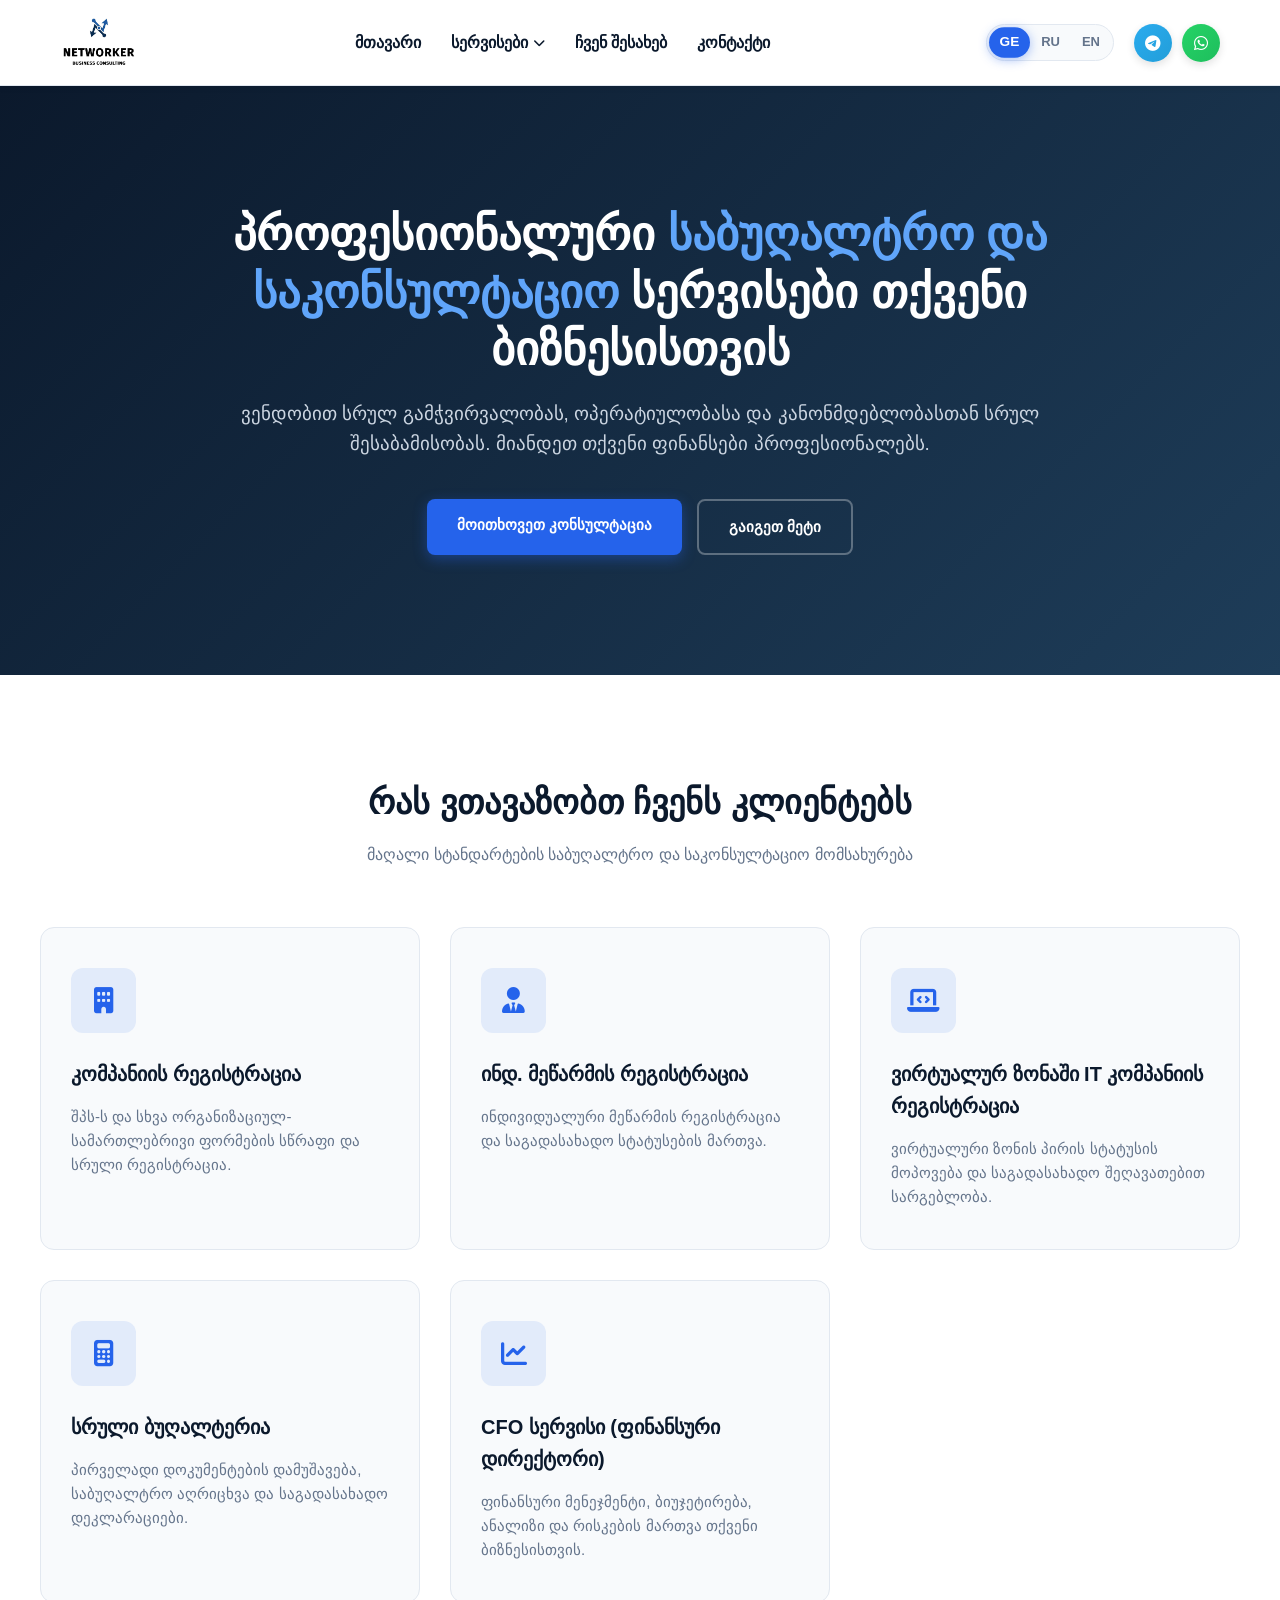
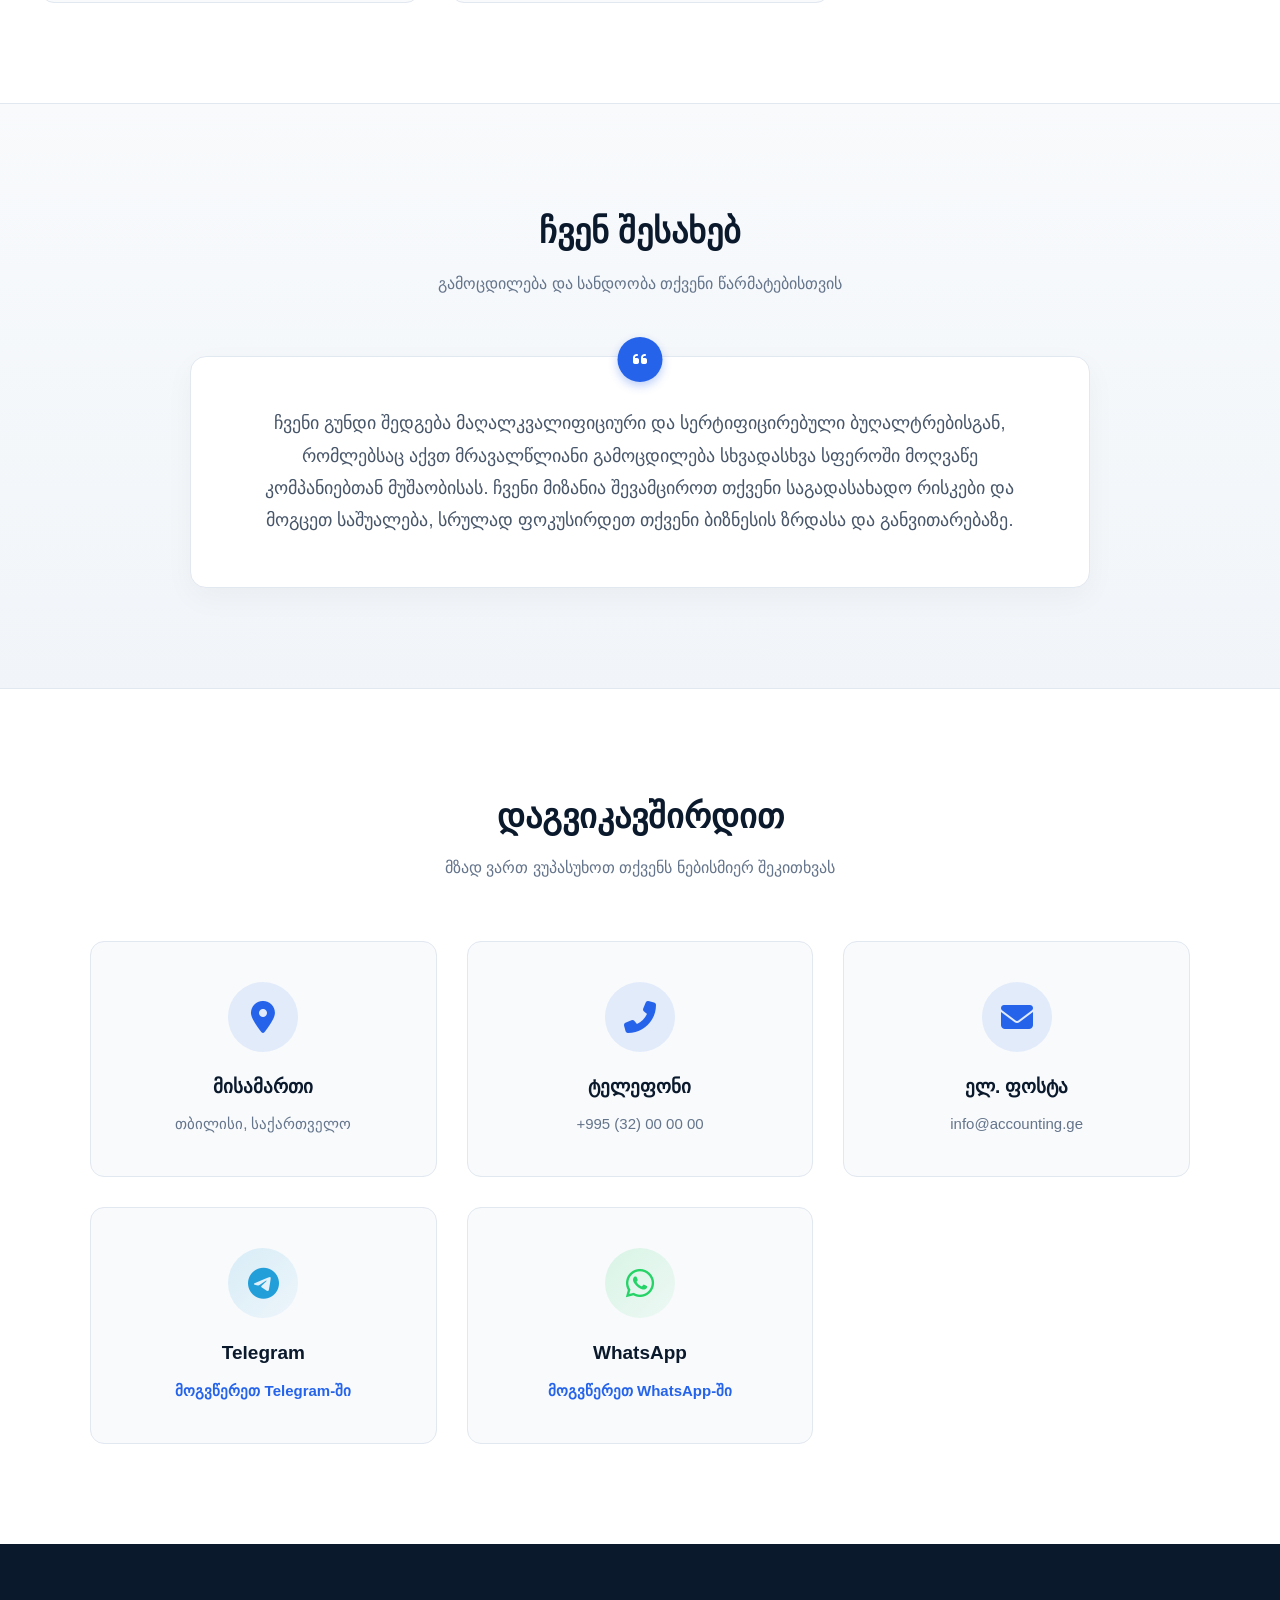
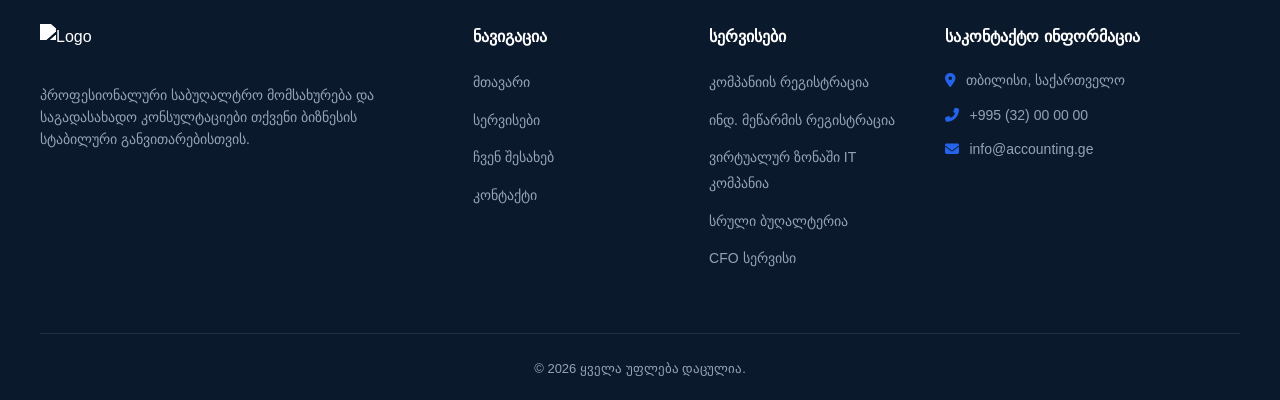
==== index.html @ fffe737b "Fix language switch screen flash and add smooth pill transition" ====
<!doctype html>
<html lang="ka">
  <head>
    <meta charset="UTF-8" />
    <meta name="viewport" content="width=device-width, initial-scale=1.0" />
    <title>პროფესიონალური საბუღალტრო მომსახურება - Accounting Services</title>
    <link rel="stylesheet" href="style.css" />
    <link
      rel="stylesheet"
      href="https://cdnjs.cloudflare.com/ajax/libs/font-awesome/6.4.0/css/all.min.css"
    />
  </head>
  <body>
    <!-- HEADER -->
    <header class="site-header">
      <div class="header-container">
        <div class="logo">
          <a href="index.html">
            <img src="images/logo2.png" alt="Logo" class="logo-img" />
          </a>
        </div>

        <nav class="main-nav" id="mainNav">
          <ul class="nav-list">
            <li class="nav-item"><a href="index.html">მთავარი</a></li>
            <li class="nav-item has-mega-menu">
              <a href="#services"
                >სერვისები <i class="fas fa-chevron-down nav-arrow"></i
              ></a>
              <div class="mega-menu">
                <div class="mega-menu-content">
                  <div class="mega-column" style="grid-column: span 12">
                    <h4>ჩვენი სერვისები</h4>
                    <ul class="services-dropdown-list">
                      <li>
                        <a href="#services"
                          ><i class="fas fa-building"></i> კომპანიის
                          რეგისტრაცია</a
                        >
                      </li>
                      <li>
                        <a href="#services"
                          ><i class="fas fa-user-tie"></i> ინდ. მეწარმის
                          რეგისტრაცია</a
                        >
                      </li>
                      <li>
                        <a href="#services"
                          ><i class="fas fa-laptop-code"></i> ვირტუალურ ზონაში
                          IT კომპანიის რეგისტრაცია</a
                        >
                      </li>
                      <li>
                        <a href="#services"
                          ><i class="fas fa-calculator"></i> სრული ბუღალტერია</a
                        >
                      </li>
                      <li>
                        <a href="#services"
                          ><i class="fas fa-chart-line"></i> CFO სერვისი
                          (ფინანსური დირექტორი)</a
                        >
                      </li>
                    </ul>
                  </div>
                </div>
              </div>
            </li>
            <li class="nav-item"><a href="#about">ჩვენ შესახებ</a></li>
            <li class="nav-item"><a href="#contact">კონტაქტი</a></li>
          </ul>
        </nav>

        <div class="header-utils">
          <div class="lang-switch-modern">
            <a href="index.html" class="lang-pill active" data-lang="ge">GE</a>
            <a href="index_ru.html" class="lang-pill" data-lang="ru">RU</a>
            <a href="index_en.html" class="lang-pill" data-lang="en">EN</a>
          </div>
          <div class="social-links">
            <a href="https://t.me/" target="_blank" class="social-link telegram" title="Telegram"
              ><i class="fab fa-telegram-plane"></i
            ></a>
            <a
              href="https://whatsapp.com/"
              target="_blank"
              class="social-link whatsapp"
              title="WhatsApp"
              ><i class="fab fa-whatsapp"></i
            ></a>
          </div>
          <button class="mobile-menu-toggle" id="menuToggle">
            <i class="fas fa-bars"></i>
          </button>
        </div>
      </div>
    </header>

    <!-- HERO SECTION -->
    <section class="hero-section">
      <div class="hero-container">
        <div class="hero-content">
          <h1>
            პროფესიონალური <span>საბუღალტრო და საკონსულტაციო</span> სერვისები
            თქვენი ბიზნესისთვის
          </h1>
          <p>
            ვენდობით სრულ გამჭვირვალობას, ოპერატიულობასა და კანონმდებლობასთან
            სრულ შესაბამისობას. მიანდეთ თქვენი ფინანსები პროფესიონალებს.
          </p>
          <div class="hero-buttons">
            <a href="#contact" class="btn-primary">მოითხოვეთ კონსულტაცია</a>
            <a href="#services" class="btn-secondary">გაიგეთ მეტი</a>
          </div>
        </div>
      </div>
    </section>

    <!-- SERVICES SECTION -->
    <section class="services-section" id="services">
      <div class="section-container">
        <div class="section-title">
          <h2>რას ვთავაზობთ ჩვენს კლიენტებს</h2>
          <p>მაღალი სტანდარტების საბუღალტრო და საკონსულტაციო მომსახურება</p>
        </div>
        <div class="services-grid services-grid-5">
          <div class="service-card">
            <div class="service-icon"><i class="fas fa-building"></i></div>
            <h3>კომპანიის რეგისტრაცია</h3>
            <p>
              შპს-ს და სხვა ორგანიზაციულ-სამართლებრივი ფორმების სწრაფი და სრული
              რეგისტრაცია.
            </p>
          </div>
          <div class="service-card">
            <div class="service-icon"><i class="fas fa-user-tie"></i></div>
            <h3>ინდ. მეწარმის რეგისტრაცია</h3>
            <p>
              ინდივიდუალური მეწარმის რეგისტრაცია და საგადასახადო სტატუსების
              მართვა.
            </p>
          </div>
          <div class="service-card">
            <div class="service-icon"><i class="fas fa-laptop-code"></i></div>
            <h3>ვირტუალურ ზონაში IT კომპანიის რეგისტრაცია</h3>
            <p>
              ვირტუალური ზონის პირის სტატუსის მოპოვება და საგადასახადო
              შეღავათებით სარგებლობა.
            </p>
          </div>
          <div class="service-card">
            <div class="service-icon"><i class="fas fa-calculator"></i></div>
            <h3>სრული ბუღალტერია</h3>
            <p>
              პირველადი დოკუმენტების დამუშავება, საბუღალტრო აღრიცხვა და
              საგადასახადო დეკლარაციები.
            </p>
          </div>
          <div class="service-card">
            <div class="service-icon"><i class="fas fa-chart-line"></i></div>
            <h3>CFO სერვისი (ფინანსური დირექტორი)</h3>
            <p>
              ფინანსური მენეჯმენტი, ბიუჯეტირება, ანალიზი და რისკების მართვა
              თქვენი ბიზნესისთვის.
            </p>
          </div>
        </div>
      </div>
    </section>

    <!-- ABOUT SECTION -->
    <section class="about-section" id="about">
      <div class="section-container">
        <div class="section-title">
          <h2>ჩვენ შესახებ</h2>
          <p>გამოცდილება და სანდოობა თქვენი წარმატებისთვის</p>
        </div>
        <div class="about-content">
          <p>
            ჩვენი გუნდი შედგება მაღალკვალიფიციური და სერტიფიცირებული
            ბუღალტრებისგან, რომლებსაც აქვთ მრავალწლიანი გამოცდილება სხვადასხვა
            სფეროში მოღვაწე კომპანიებთან მუშაობისას. ჩვენი მიზანია შევამციროთ
            თქვენი საგადასახადო რისკები და მოგცეთ საშუალება, სრულად ფოკუსირდეთ
            თქვენი ბიზნესის ზრდასა და განვითარებაზე.
          </p>
        </div>
      </div>
    </section>

    <!-- CONTACT SECTION -->
    <section class="contact-section" id="contact">
      <div class="section-container">
        <div class="section-title">
          <h2>დაგვიკავშირდით</h2>
          <p>მზად ვართ ვუპასუხოთ თქვენს ნებისმიერ შეკითხვას</p>
        </div>
        <div class="contact-grid">
          <div class="contact-info-card">
            <i class="fas fa-map-marker-alt"></i>
            <h3>მისამართი</h3>
            <p>თბილისი, საქართველო</p>
          </div>
          <div class="contact-info-card">
            <i class="fas fa-phone-alt"></i>
            <h3>ტელეფონი</h3>
            <p>+995 (32) 00 00 00</p>
          </div>
          <div class="contact-info-card">
            <i class="fas fa-envelope"></i>
            <h3>ელ. ფოსტა</h3>
            <p>info@accounting.ge</p>
          </div>
          <div class="contact-info-card telegram-card">
            <i class="fab fa-telegram-plane"></i>
            <h3>Telegram</h3>
            <p>
              <a href="https://t.me/" target="_blank" class="contact-link"
                >მოგვწერეთ Telegram-ში</a
              >
            </p>
          </div>
          <div class="contact-info-card whatsapp-card">
            <i class="fab fa-whatsapp"></i>
            <h3>WhatsApp</h3>
            <p>
              <a
                href="https://whatsapp.com/"
                target="_blank"
                class="contact-link"
                >მოგვწერეთ WhatsApp-ში</a
              >
            </p>
          </div>
        </div>
      </div>
    </section>

    <!-- FOOTER -->
    <footer class="site-footer">
      <div class="footer-container">
        <div class="footer-col">
          <img src="logo.png" alt="Logo" class="footer-logo-img" />
          <p class="footer-desc">
            პროფესიონალური საბუღალტრო მომსახურება და საგადასახადო კონსულტაციები
            თქვენი ბიზნესის სტაბილური განვითარებისთვის.
          </p>
        </div>
        <div class="footer-col">
          <h4>ნავიგაცია</h4>
          <ul class="footer-links">
            <li><a href="index.html">მთავარი</a></li>
            <li><a href="#services">სერვისები</a></li>
            <li><a href="#about">ჩვენ შესახებ</a></li>
            <li><a href="#contact">კონტაქტი</a></li>
          </ul>
        </div>
        <div class="footer-col">
          <h4>სერვისები</h4>
          <ul class="footer-links">
            <li><a href="#services">კომპანიის რეგისტრაცია</a></li>
            <li><a href="#services">ინდ. მეწარმის რეგისტრაცია</a></li>
            <li><a href="#services">ვირტუალურ ზონაში IT კომპანია</a></li>
            <li><a href="#services">სრული ბუღალტერია</a></li>
            <li><a href="#services">CFO სერვისი</a></li>
          </ul>
        </div>
        <div class="footer-col">
          <h4>საკონტაქტო ინფორმაცია</h4>
          <ul class="footer-contact-info">
            <li><i class="fas fa-map-marker-alt"></i> თბილისი, საქართველო</li>
            <li><i class="fas fa-phone-alt"></i> +995 (32) 00 00 00</li>
            <li><i class="fas fa-envelope"></i> info@accounting.ge</li>
          </ul>
        </div>
      </div>
      <div class="footer-bottom">
        <p>&copy; 2026 ყველა უფლება დაცულია.</p>
      </div>
    </footer>

    <script src="script.js"></script>
  </body>
</html>
---- style.css ----
/* ძირითადი ცვლადები და სტილები (მორგებული ლოგოს ლურჯ ფერებზე) */
:root {
  --primary-color: #0b192c;
  --accent-color: #1e3d59;
  --accent-hover: #172554;
  --brand-blue: #2563eb;
  --brand-dark-blue: #0f172a;
  --text-color: #334155;
  --bg-light: #f8fafc;
  --white: #ffffff;
  --border-color: #e2e8f0;
  --transition: all 0.3s ease;
}

* {
  margin: 0;
  padding: 0;
  box-sizing: border-box;
}

body {
  font-family: "Segoe UI", Tahoma, Geneva, Verdana, sans-serif;
  color: var(--text-color);
  background-color: var(--white);
  line-height: 1.6;
}

a {
  text-decoration: none;
  color: inherit;
}

ul {
  list-style: none;
}

/* HEADER & NAVIGATION */
.site-header {
  position: sticky;
  top: 0;
  z-index: 1000;
  background-color: var(--white);
  border-bottom: 1px solid var(--border-color);
  box-shadow: 0 4px 6px -1px rgba(0, 0, 0, 0.05);
}

.header-container {
  max-width: 1200px;
  margin: 0 auto;
  padding: 0 20px;
  height: 85px;
  display: flex;
  align-items: center;
  justify-content: space-between;
}

.logo a {
  display: flex;
  align-items: center;
}

.logo-img {
  height: 50px;
  width: auto;
  display: block;
  object-fit: contain;
}

.footer-logo-img {
  height: 45px;
  width: auto;
  display: block;
  margin-bottom: 15px;
  filter: brightness(0) invert(1);
  object-fit: contain;
}

.main-nav .nav-list {
  display: flex;
  align-items: center;
  gap: 30px;
}

.nav-item > a {
  font-weight: 600;
  color: var(--primary-color);
  transition: var(--transition);
  padding: 28px 0;
  display: flex;
  align-items: center;
  gap: 5px;
}

.nav-item > a:hover {
  color: var(--brand-blue);
}

.nav-arrow {
  font-size: 12px;
  transition: var(--transition);
}

/* MEGA MENU */
.has-mega-menu {
  position: static;
}

.mega-menu {
  position: absolute;
  top: 85px;
  left: 0;
  width: 100%;
  background-color: var(--white);
  border-bottom: 1px solid var(--border-color);
  box-shadow: 0 15px 30px rgba(0, 0, 0, 0.08);
  opacity: 0;
  visibility: hidden;
  transition: var(--transition);
  z-index: 99;
}

.has-mega-menu:hover .mega-menu {
  opacity: 1;
  visibility: visible;
}

.has-mega-menu:hover .nav-arrow {
  transform: rotate(180deg);
}

.mega-menu-content {
  max-width: 1200px;
  margin: 0 auto;
  padding: 35px 20px;
  display: grid;
  grid-template-columns: repeat(12, 1fr);
}

.mega-column h4 {
  font-size: 16px;
  margin-bottom: 20px;
  color: var(--primary-color);
  border-bottom: 2px solid var(--brand-blue);
  padding-bottom: 8px;
  display: inline-block;
}

.services-dropdown-list {
  display: grid;
  grid-template-columns: repeat(2, 1fr);
  gap: 15px 25px;
}

.services-dropdown-list li a {
  display: flex;
  align-items: center;
  gap: 12px;
  color: var(--text-color);
  font-size: 14px;
  font-weight: 500;
  transition: var(--transition);
}

.services-dropdown-list li a i {
  color: var(--brand-blue);
  width: 22px;
}

.services-dropdown-list li a:hover {
  color: var(--brand-blue);
  transform: translateX(5px);
}

/* HEADER UTILS */
.header-utils {
  display: flex;
  align-items: center;
  gap: 20px;
}

/* გაალამაზებული და ანიმაციური ენების გადართვის ღილაკები პლავური გადასვლით */
.lang-switch-modern {
  display: flex;
  align-items: center;
  background-color: var(--bg-light);
  border: 1px solid var(--border-color);
  border-radius: 20px;
  padding: 3px;
  gap: 2px;
  transition: all 0.3s cubic-bezier(0.4, 0, 0.2, 1);
}

.lang-switch-modern:hover {
  border-color: var(--brand-blue);
  box-shadow: 0 4px 12px rgba(37, 99, 235, 0.1);
}

.lang-pill {
  font-size: 13px;
  font-weight: 600;
  color: #64748b;
  padding: 4px 10px;
  border-radius: 15px;
  transition: all 0.35s cubic-bezier(0.4, 0, 0.2, 1);
  position: relative;
  overflow: hidden;
}

.lang-pill:hover {
  color: var(--brand-blue);
  background-color: rgba(37, 99, 235, 0.08);
  transform: translateY(-1px);
}

.lang-pill.active {
  background-color: var(--brand-blue);
  color: var(--white);
  box-shadow: 0 2px 10px rgba(37, 99, 235, 0.4);
  transform: scale(1.05);
  transition: all 0.35s cubic-bezier(0.4, 0, 0.2, 1);
}

/* SOCIAL LINKS & HEADER BRANDING ICONS */
.social-links {
  display: flex;
  gap: 10px;
}

.social-link {
  width: 38px;
  height: 38px;
  border-radius: 50%;
  display: flex;
  align-items: center;
  justify-content: center;
  color: var(--white);
  font-size: 16px;
  transition: all 0.3s cubic-bezier(0.4, 0, 0.2, 1);
  box-shadow: 0 3px 8px rgba(0, 0, 0, 0.12);
  position: relative;
}

.social-link.telegram {
  background: linear-gradient(135deg, #2aabee 0%, #229ed9 100%);
}

.social-link.whatsapp {
  background: linear-gradient(135deg, #25d366 0%, #1ebe5d 100%);
}

.social-link:hover {
  transform: translateY(-3px) scale(1.08);
  box-shadow: 0 6px 15px rgba(0, 0, 0, 0.2);
}

.social-link.telegram:hover {
  background: linear-gradient(135deg, #32bcf9 0%, #229ed9 100%);
}

.social-link.whatsapp:hover {
  background: linear-gradient(135deg, #2de670 0%, #25d366 100%);
}

/* CONTACT SECTION CARDS ICON POLISH */
.contact-info-card.telegram-card i {
  background: linear-gradient(135deg, rgba(34, 158, 217, 0.15), rgba(34, 158, 217, 0.05));
  color: #229ed9;
}
.contact-info-card.telegram-card:hover i {
  background: #229ed9;
  color: var(--white);
}

.contact-info-card.whatsapp-card i {
  background: linear-gradient(135deg, rgba(37, 211, 102, 0.15), rgba(37, 211, 102, 0.05));
  color: #25d366;
}
.contact-info-card.whatsapp-card:hover i {
  background: #25d366;
  color: var(--white);
}

.mobile-menu-toggle {
  display: none;
  background: none;
  border: none;
  font-size: 24px;
  cursor: pointer;
  color: var(--primary-color);
}

/* HERO SECTION */
.hero-section {
  background: linear-gradient(135deg, #0b192c 0%, #1e3d59 100%);
  padding: 120px 20px;
  text-align: center;
  color: var(--white);
}

.hero-container {
  max-width: 850px;
  margin: 0 auto;
}

.hero-content h1 {
  font-size: 46px;
  font-weight: 800;
  color: var(--white);
  margin-bottom: 20px;
  line-height: 1.25;
}

.hero-content h1 span {
  color: #60a5fa;
}

.hero-content p {
  font-size: 19px;
  color: #cbd5e1;
  margin-bottom: 40px;
  line-height: 1.6;
}

.hero-buttons {
  display: flex;
  justify-content: center;
  gap: 15px;
}

.btn-primary,
.btn-secondary {
  padding: 14px 30px;
  border-radius: 8px;
  font-weight: 600;
  font-size: 15px;
  transition: var(--transition);
  cursor: pointer;
}

.btn-primary {
  background-color: var(--brand-blue);
  color: var(--white);
  box-shadow: 0 4px 14px rgba(37, 99, 235, 0.4);
}

.btn-primary:hover {
  background-color: #1d4ed8;
  transform: translateY(-2px);
}

.btn-secondary {
  background-color: transparent;
  color: var(--white);
  border: 2px solid rgba(255, 255, 255, 0.3);
}

.btn-secondary:hover {
  border-color: var(--white);
  background-color: rgba(255, 255, 255, 0.05);
}

/* SERVICES SECTION */
.services-section {
  padding: 100px 20px;
  background-color: var(--white);
}

.section-container {
  max-width: 1200px;
  margin: 0 auto;
}

.section-title {
  text-align: center;
  margin-bottom: 60px;
}

.section-title h2 {
  font-size: 34px;
  font-weight: 800;
  color: var(--primary-color);
  margin-bottom: 12px;
}

.section-title p {
  color: #64748b;
  font-size: 16px;
}

.services-grid {
  display: grid;
  grid-template-columns: repeat(3, 1fr);
  gap: 30px;
}

.services-grid-5 {
  display: grid;
  grid-template-columns: repeat(3, 1fr);
  gap: 30px;
}

.services-grid-5 .service-card:nth-child(4) {
  grid-column: 1 / span 1;
}

.service-card {
  background: var(--bg-light);
  border: 1px solid var(--border-color);
  padding: 40px 30px;
  border-radius: 14px;
  transition: var(--transition);
}

.service-card:hover {
  transform: translateY(-6px);
  box-shadow: 0 12px 30px rgba(11, 25, 44, 0.08);
  border-color: var(--brand-blue);
}

.service-icon {
  width: 65px;
  height: 65px;
  background-color: rgba(37, 99, 235, 0.1);
  color: var(--brand-blue);
  display: flex;
  align-items: center;
  justify-content: center;
  border-radius: 12px;
  font-size: 26px;
  margin-bottom: 25px;
}

.service-card h3 {
  font-size: 20px;
  font-weight: 700;
  color: var(--primary-color);
  margin-bottom: 15px;
}

.service-card p {
  color: #64748b;
  font-size: 15px;
  line-height: 1.6;
}

/* ABOUT SECTION */
.about-section {
  padding: 100px 20px;
  background: linear-gradient(180deg, #f8fafc 0%, #f1f5f9 100%);
  border-top: 1px solid var(--border-color);
  border-bottom: 1px solid var(--border-color);
}

.about-content {
  max-width: 900px;
  margin: 0 auto;
  background: var(--white);
  padding: 50px;
  border-radius: 16px;
  box-shadow: 0 10px 30px rgba(0, 0, 0, 0.04);
  border: 1px solid var(--border-color);
  text-align: center;
  position: relative;
}

.about-content::before {
  content: "\f10d";
  font-family: "Font Awesome 6 Free";
  font-weight: 900;
  position: absolute;
  top: -20px;
  left: 50%;
  transform: translateX(-50%);
  width: 45px;
  height: 45px;
  background: var(--brand-blue);
  color: var(--white);
  border-radius: 50%;
  display: flex;
  align-items: center;
  justify-content: center;
  font-size: 16px;
  box-shadow: 0 4px 10px rgba(37, 99, 235, 0.3);
}

.about-content p {
  font-size: 18px;
  color: #475569;
  line-height: 1.8;
}

.about-content strong {
  color: var(--primary-color);
}

/* CONTACT SECTION */
.contact-section {
  padding: 100px 20px;
  background-color: var(--white);
}

.contact-grid {
  display: grid;
  grid-template-columns: repeat(3, 1fr);
  gap: 30px;
  max-width: 1100px;
  margin: 0 auto;
}

.contact-info-card {
  background: var(--bg-light);
  border: 1px solid var(--border-color);
  padding: 40px 30px;
  border-radius: 14px;
  text-align: center;
  transition: var(--transition);
  position: relative;
  overflow: hidden;
}

.contact-link {
  color: var(--brand-blue);
  font-weight: 600;
  transition: var(--transition);
}

.contact-link:hover {
  text-decoration: underline;
}

.contact-info-card::after {
  content: "";
  position: absolute;
  bottom: 0;
  left: 0;
  width: 100%;
  height: 4px;
  background-color: transparent;
  transition: var(--transition);
}

.contact-info-card:hover {
  transform: translateY(-6px);
  box-shadow: 0 12px 30px rgba(11, 25, 44, 0.08);
  border-color: var(--brand-blue);
  background-color: var(--white);
}

.contact-info-card:hover::after {
  background-color: var(--brand-blue);
}

.contact-info-card i {
  font-size: 32px;
  color: var(--brand-blue);
  margin-bottom: 20px;
  background: rgba(37, 99, 235, 0.1);
  width: 70px;
  height: 70px;
  display: inline-flex;
  align-items: center;
  justify-content: center;
  border-radius: 50%;
  transition: var(--transition);
}

.contact-info-card:hover i {
  background: var(--brand-blue);
  color: var(--white);
  transform: scale(1.05);
}

.contact-info-card h3 {
  font-size: 19px;
  font-weight: 700;
  color: var(--primary-color);
  margin-bottom: 10px;
}

.contact-info-card p {
  color: #64748b;
  font-size: 15px;
  font-weight: 500;
}

/* FOOTER */
.site-footer {
  background-color: var(--primary-color);
  color: var(--white);
  padding: 80px 20px 20px;
}

.footer-container {
  max-width: 1200px;
  margin: 0 auto;
  display: grid;
  grid-template-columns: 2fr 1fr 1fr 1.5fr;
  gap: 40px;
  margin-bottom: 50px;
}

.footer-desc {
  color: #94a3b8;
  font-size: 14px;
  line-height: 1.6;
}

.footer-col h4 {
  font-size: 16px;
  font-weight: 700;
  margin-bottom: 20px;
  color: var(--white);
}

.footer-links li,
.footer-contact-info li {
  margin-bottom: 12px;
}

.footer-links a,
.footer-contact-info li {
  color: #94a3b8;
  font-size: 14px;
  transition: var(--transition);
}

.footer-links a:hover {
  color: var(--white);
  padding-left: 5px;
}

.footer-contact-info li {
  display: flex;
  align-items: center;
  gap: 10px;
}

.footer-contact-info i {
  color: var(--brand-blue);
}

.footer-bottom {
  max-width: 1200px;
  margin: 0 auto;
  padding-top: 25px;
  border-top: 1px solid rgba(255, 255, 255, 0.1);
  text-align: center;
  color: #94a3b8;
  font-size: 13px;
}

/* რესპონსივ (მობილურისთვის) */
@media (max-width: 992px) {
  .main-nav {
    display: none;
    position: absolute;
    top: 85px;
    left: 0;
    width: 100%;
    background-color: var(--white);
    border-bottom: 1px solid var(--border-color);
    box-shadow: 0 10px 15px rgba(0, 0, 0, 0.05);
  }

  .main-nav.active {
    display: block;
  }

  .nav-list {
    flex-direction: column;
    align-items: flex-start !important;
    padding: 20px;
    gap: 15px !important;
  }

  .nav-item > a {
    padding: 10px 0;
  }

  .mega-menu {
    position: static;
    opacity: 1;
    visibility: visible;
    box-shadow: none;
    border: none;
    padding-left: 15px;
  }

  .mobile-menu-toggle {
    display: block;
  }

  .services-grid,
  .services-grid-5,
  .contact-grid {
    grid-template-columns: repeat(2, 1fr);
  }

  .footer-container {
    grid-template-columns: 1fr 1fr;
  }
}

@media (max-width: 768px) {
  .services-grid,
  .services-grid-5,
  .contact-grid {
    grid-template-columns: 1fr;
  }

  .footer-container {
    grid-template-columns: 1fr;
    gap: 30px;
  }

  .hero-content h1 {
    font-size: 32px;
  }

  .hero-buttons {
    flex-direction: column;
  }

  .about-content {
    padding: 30px 20px;
  }
}
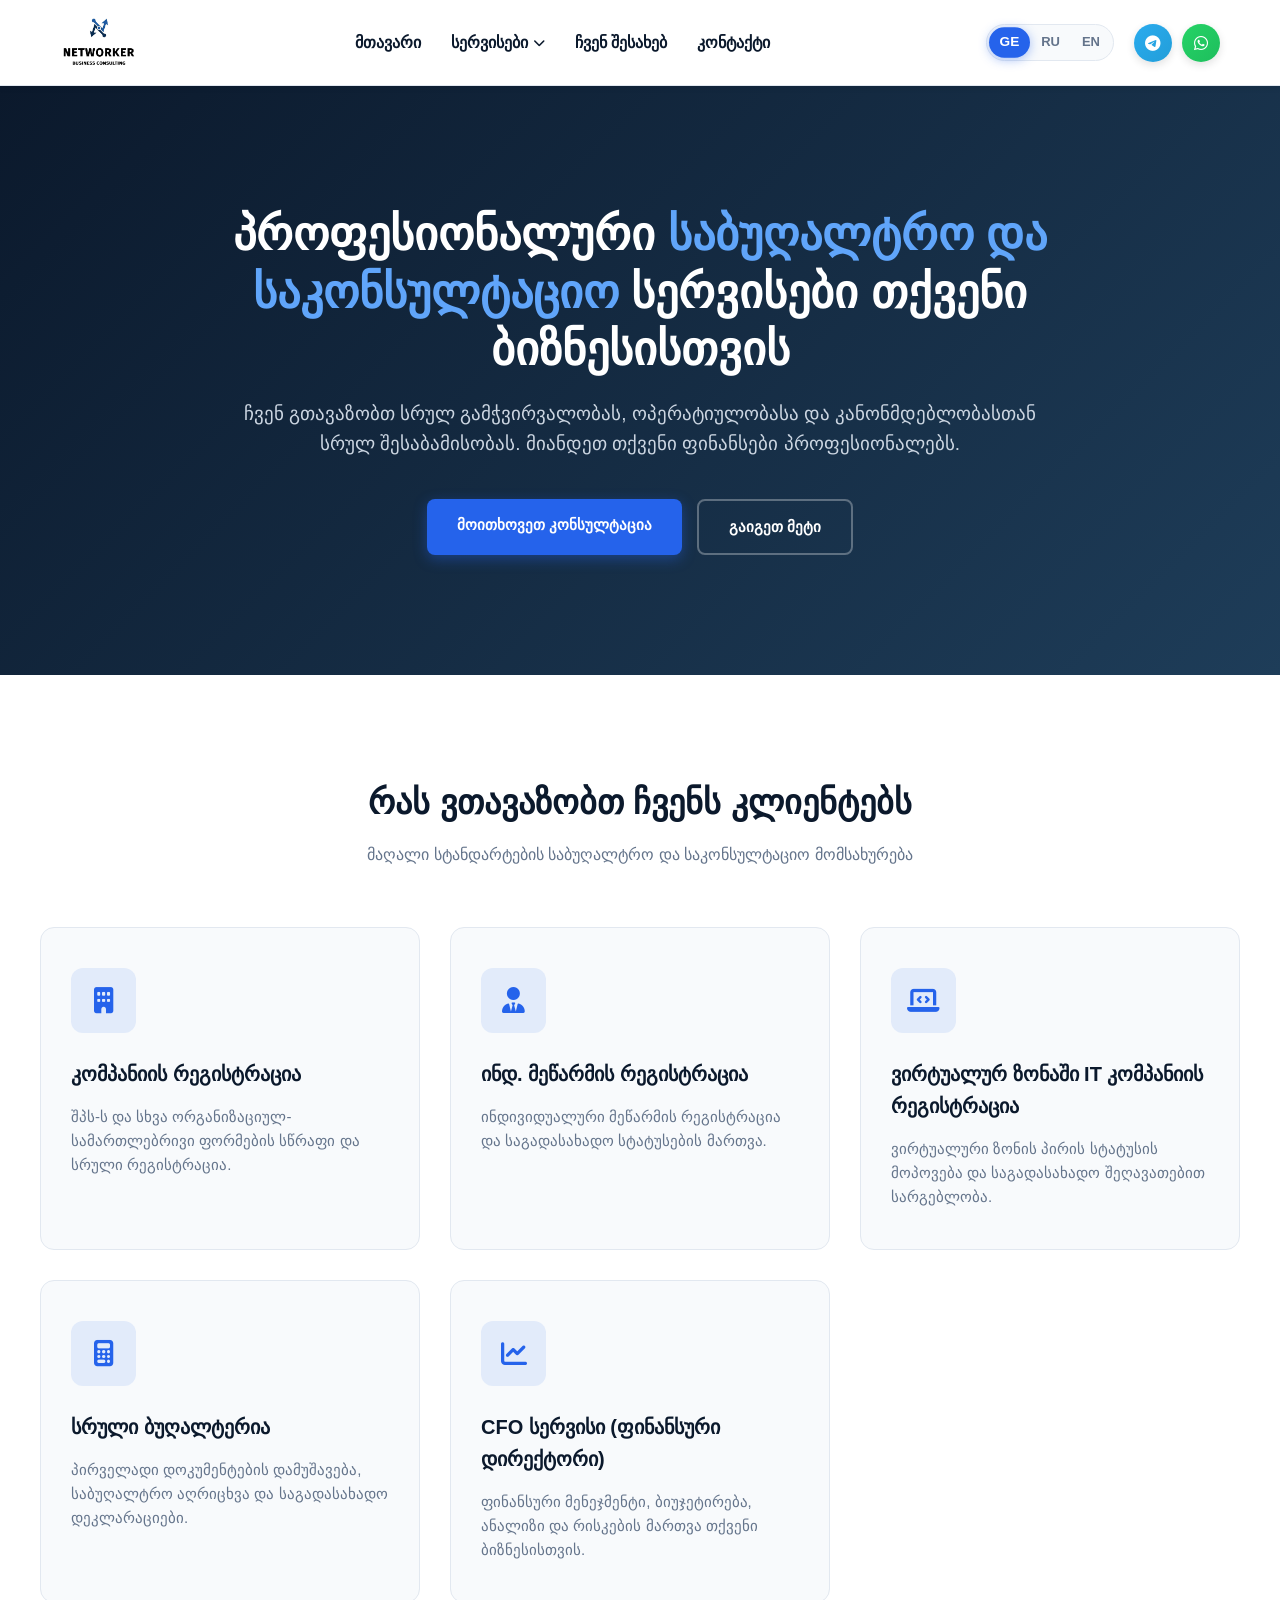
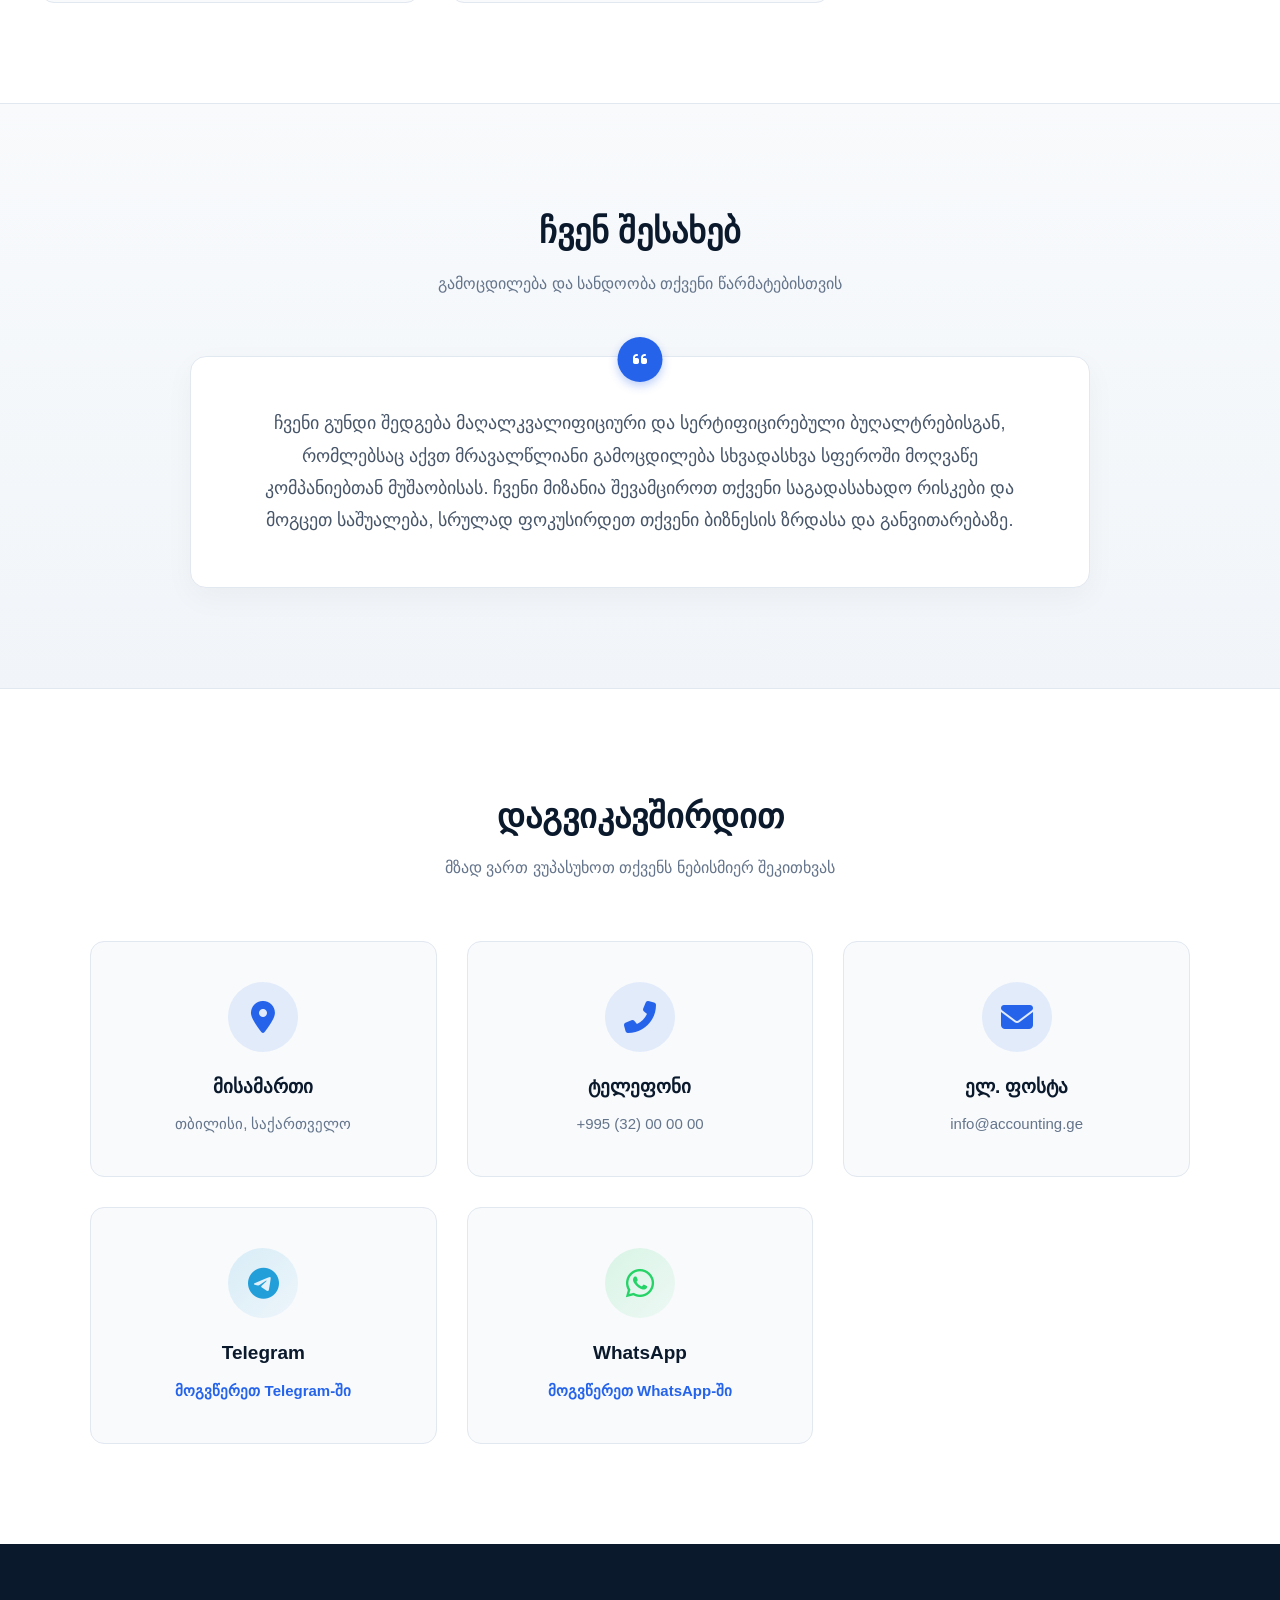
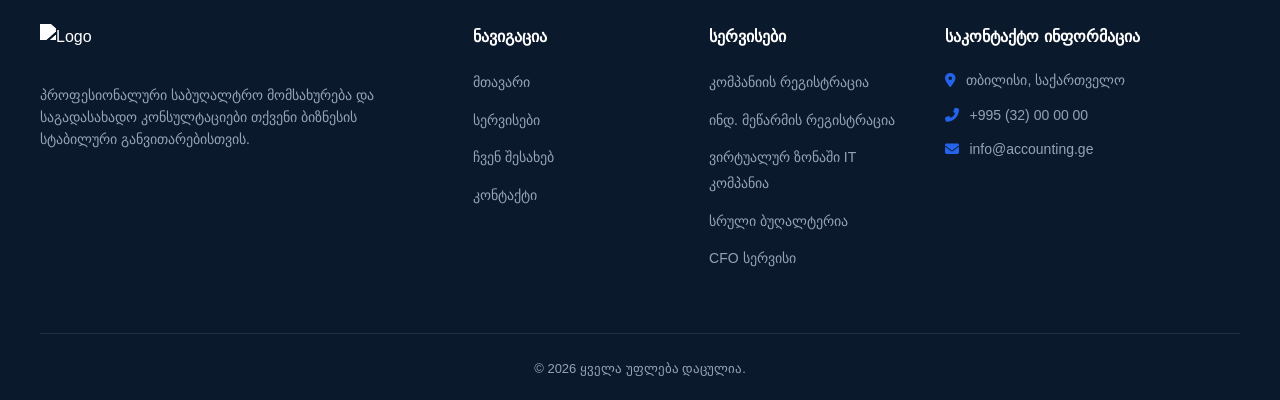
==== commit 8e1b6b4c: "Update index page with new professional value proposition" ====
--- a/index.html
+++ b/index.html
@@ -105,7 +105,7 @@
             თქვენი ბიზნესისთვის
           </h1>
           <p>
-            ვენდობით სრულ გამჭვირვალობას, ოპერატიულობასა და კანონმდებლობასთან
+            ჩვენ გთავაზობთ სრულ გამჭვირვალობას, ოპერატიულობასა და კანონმდებლობასთან  
             სრულ შესაბამისობას. მიანდეთ თქვენი ფინანსები პროფესიონალებს.
           </p>
           <div class="hero-buttons">
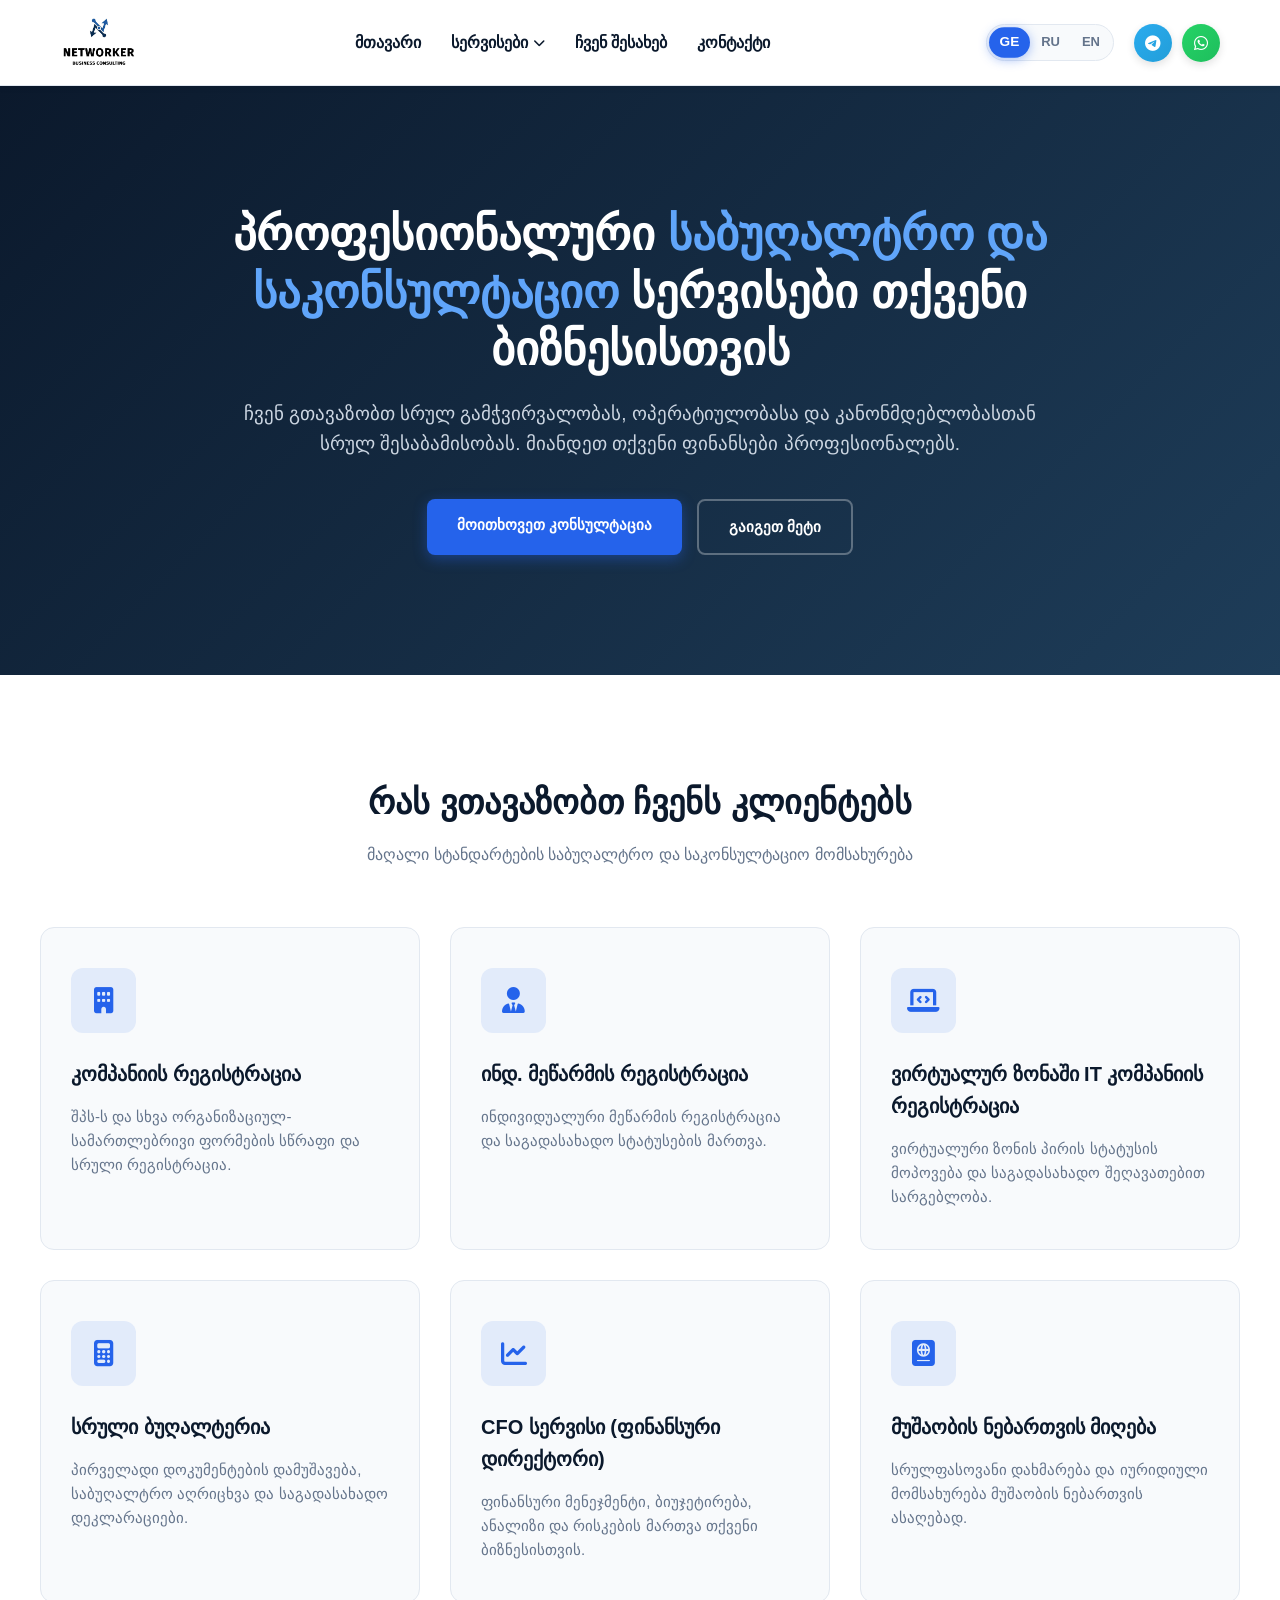
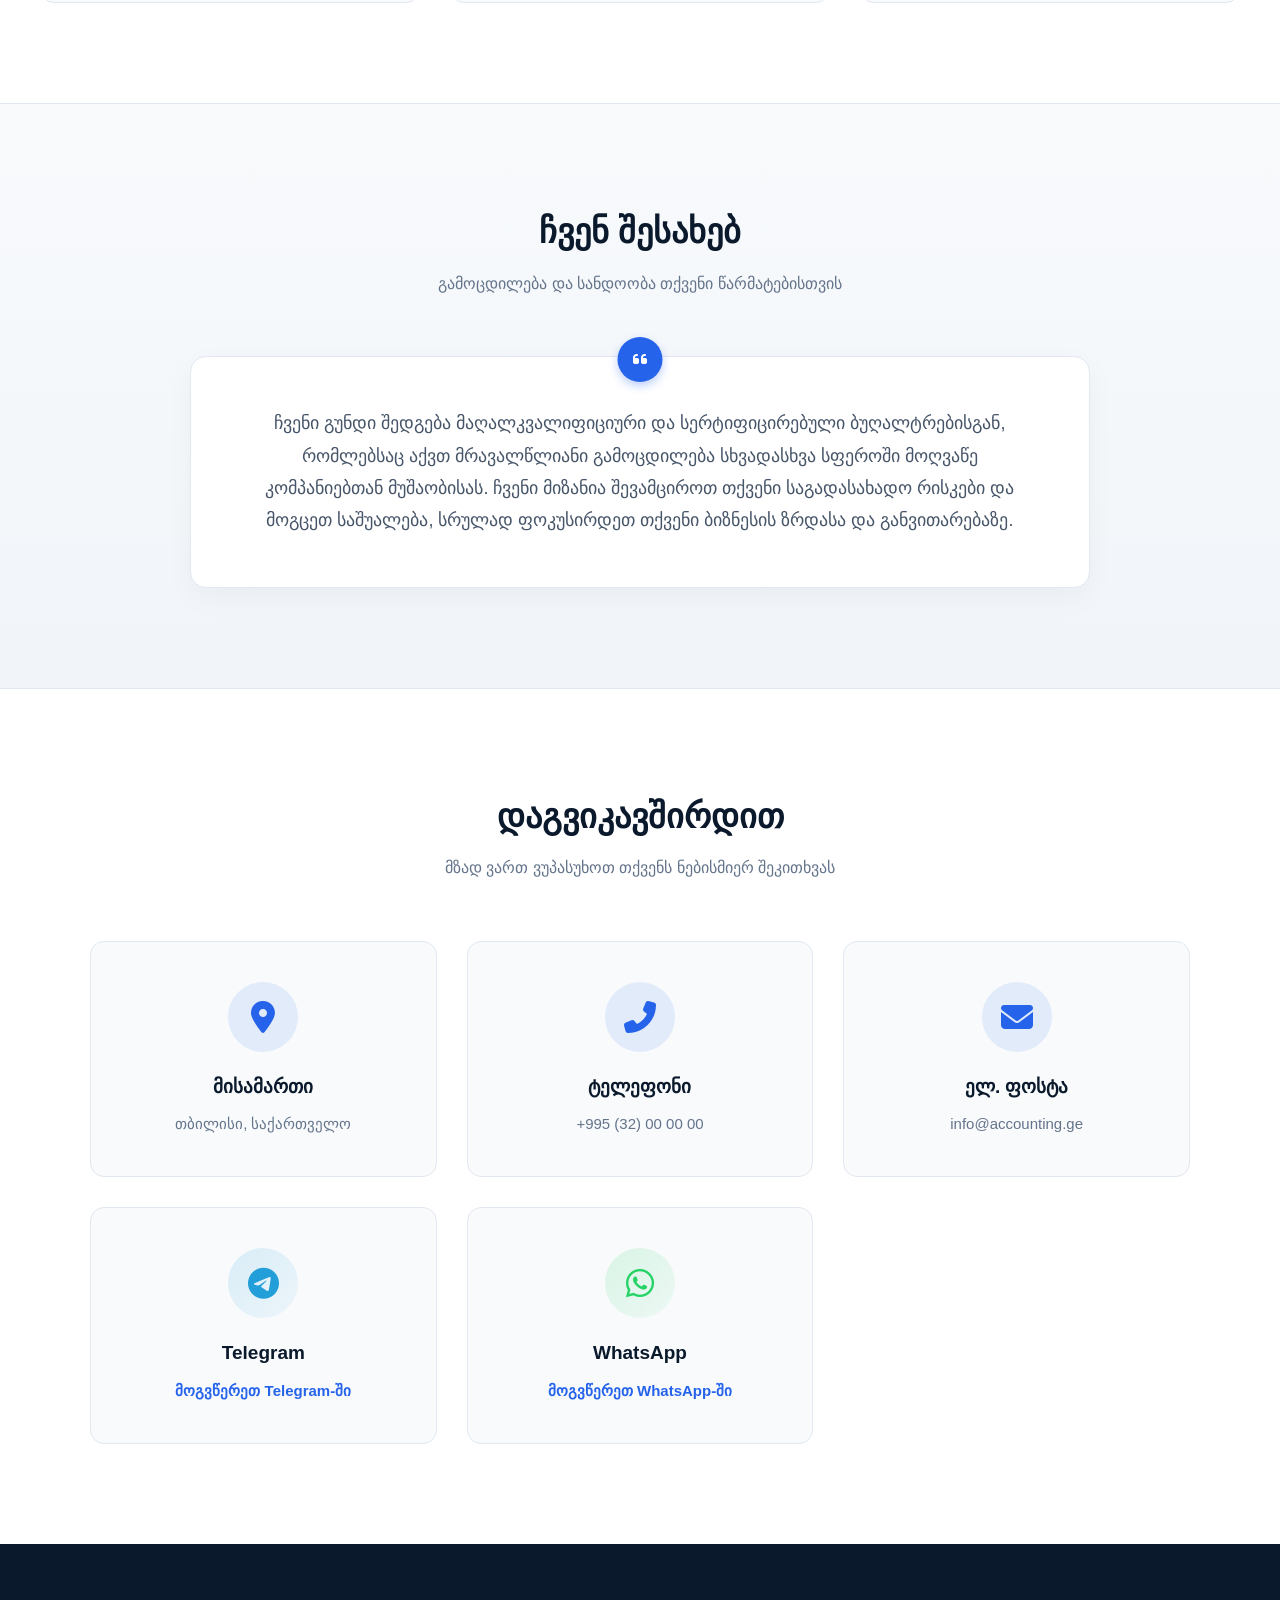
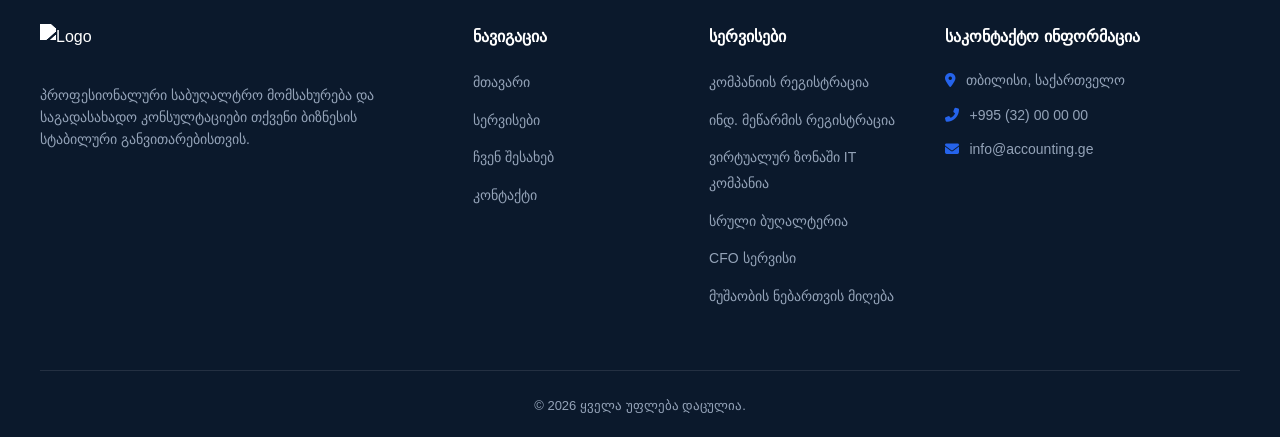
==== commit 0e4abd79: "Add work permit service, update header navigation, and style enhancements" ====
--- a/index.html
+++ b/index.html
@@ -61,6 +61,11 @@
                           (ფინანსური დირექტორი)</a
                         >
                       </li>
+                      <li>
+                        <a href="#services"
+                          ><i class="fas fa-passport"></i> მუშაობის ნებართვის მიღება</a
+                        >
+                      </li>
                     </ul>
                   </div>
                 </div>
@@ -123,7 +128,7 @@
           <h2>რას ვთავაზობთ ჩვენს კლიენტებს</h2>
           <p>მაღალი სტანდარტების საბუღალტრო და საკონსულტაციო მომსახურება</p>
         </div>
-        <div class="services-grid services-grid-5">
+        <div class="services-grid">
           <div class="service-card">
             <div class="service-icon"><i class="fas fa-building"></i></div>
             <h3>კომპანიის რეგისტრაცია</h3>
@@ -162,6 +167,13 @@
             <p>
               ფინანსური მენეჯმენტი, ბიუჯეტირება, ანალიზი და რისკების მართვა
               თქვენი ბიზნესისთვის.
+            </p>
+          </div>
+          <div class="service-card">
+            <div class="service-icon"><i class="fas fa-passport"></i></div>
+            <h3>მუშაობის ნებართვის მიღება</h3>
+            <p>
+              სრულფასოვანი დახმარება და იურიდიული მომსახურება მუშაობის ნებართვის ასაღებად.
             </p>
           </div>
         </div>
@@ -262,6 +274,7 @@
             <li><a href="#services">ვირტუალურ ზონაში IT კომპანია</a></li>
             <li><a href="#services">სრული ბუღალტერია</a></li>
             <li><a href="#services">CFO სერვისი</a></li>
+            <li><a href="#services">მუშაობის ნებართვის მიღება</a></li>
           </ul>
         </div>
         <div class="footer-col">
--- a/style.css
+++ b/style.css
@@ -393,16 +393,6 @@
   gap: 30px;
 }
 
-.services-grid-5 {
-  display: grid;
-  grid-template-columns: repeat(3, 1fr);
-  gap: 30px;
-}
-
-.services-grid-5 .service-card:nth-child(4) {
-  grid-column: 1 / span 1;
-}
-
 .service-card {
   background: var(--bg-light);
   border: 1px solid var(--border-color);
@@ -417,6 +407,7 @@
   border-color: var(--brand-blue);
 }
 
+/* სერვისის იკონკა და ჰოვერზე განათების (glow) ეფექტი */
 .service-icon {
   width: 65px;
   height: 65px;
@@ -428,6 +419,14 @@
   border-radius: 12px;
   font-size: 26px;
   margin-bottom: 25px;
+  transition: all 0.3s ease;
+}
+
+.service-card:hover .service-icon {
+  background-color: var(--brand-blue);
+  color: var(--white);
+  transform: scale(1.1) rotate(5deg);
+  box-shadow: 0 0 18px rgba(37, 99, 235, 0.5);
 }
 
 .service-card h3 {
@@ -691,7 +690,6 @@
   }
 
   .services-grid,
-  .services-grid-5,
   .contact-grid {
     grid-template-columns: repeat(2, 1fr);
   }
@@ -703,7 +701,6 @@
 
 @media (max-width: 768px) {
   .services-grid,
-  .services-grid-5,
   .contact-grid {
     grid-template-columns: 1fr;
   }
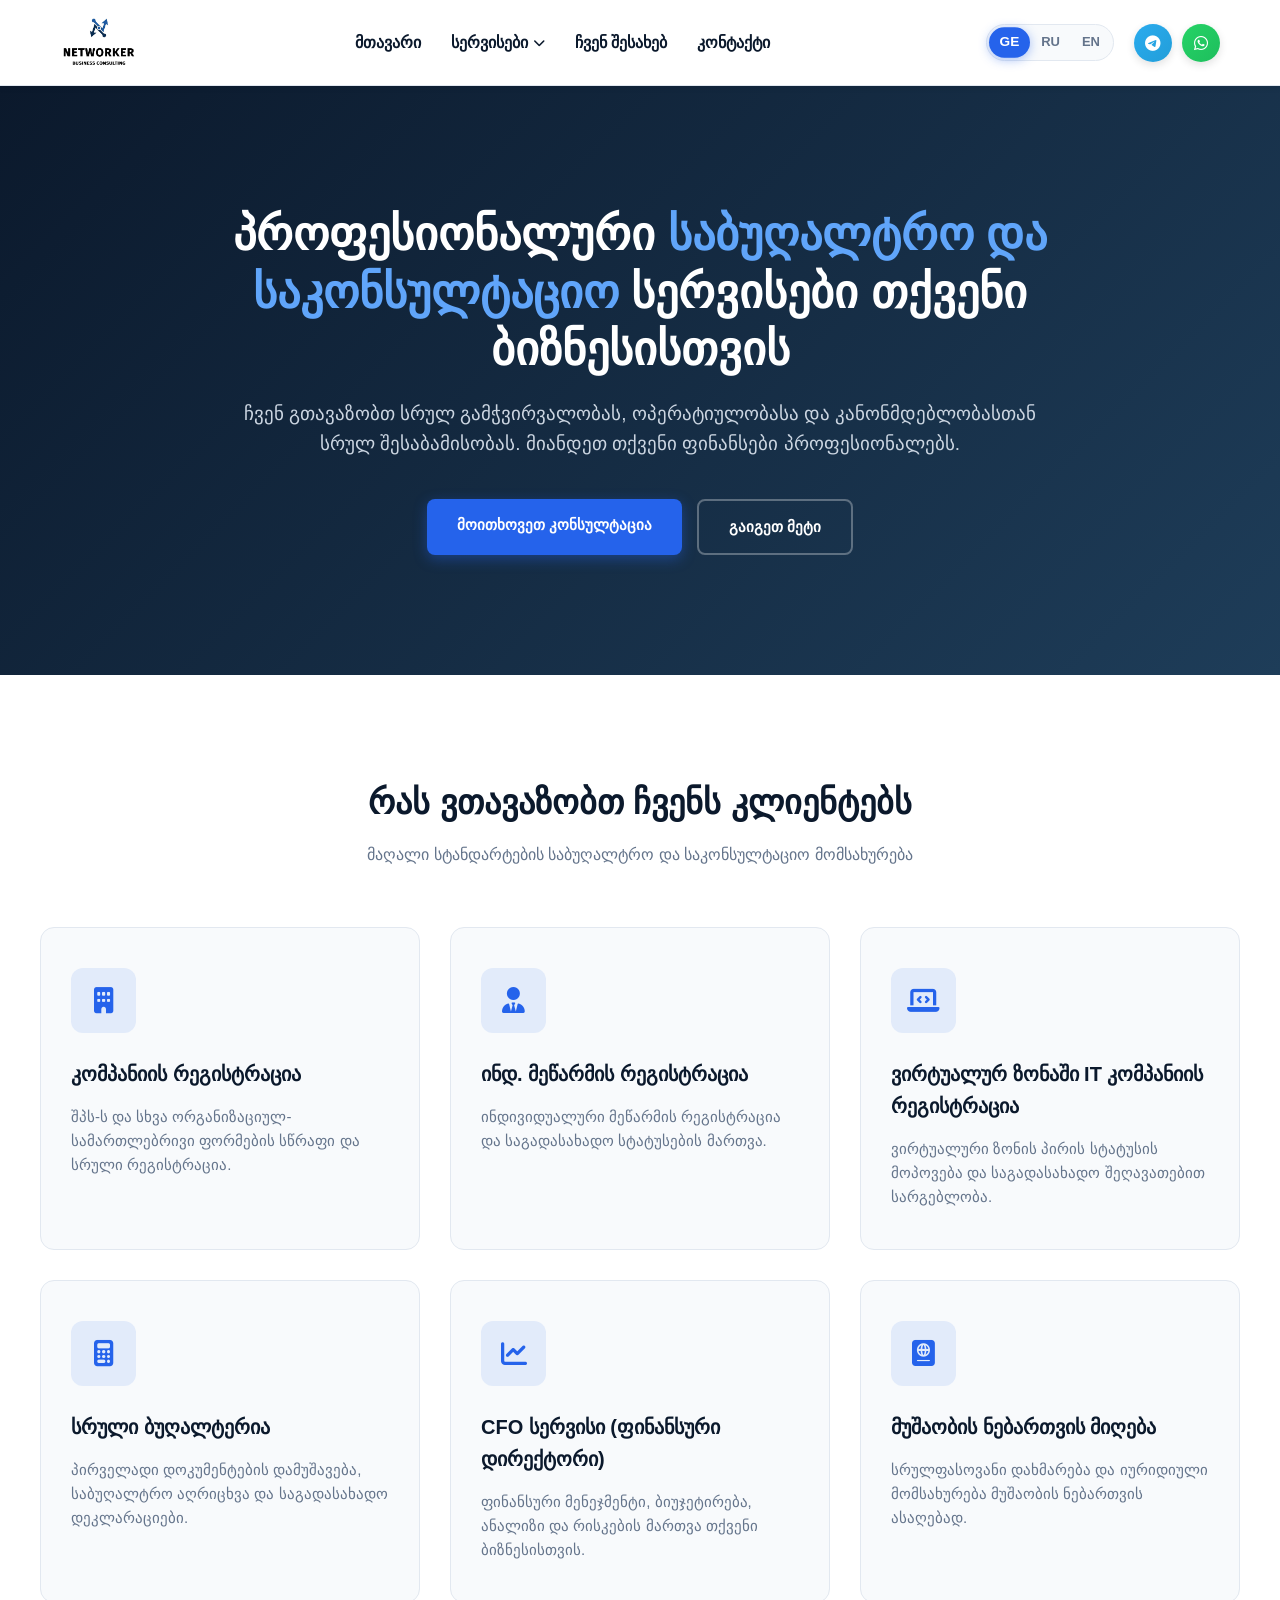
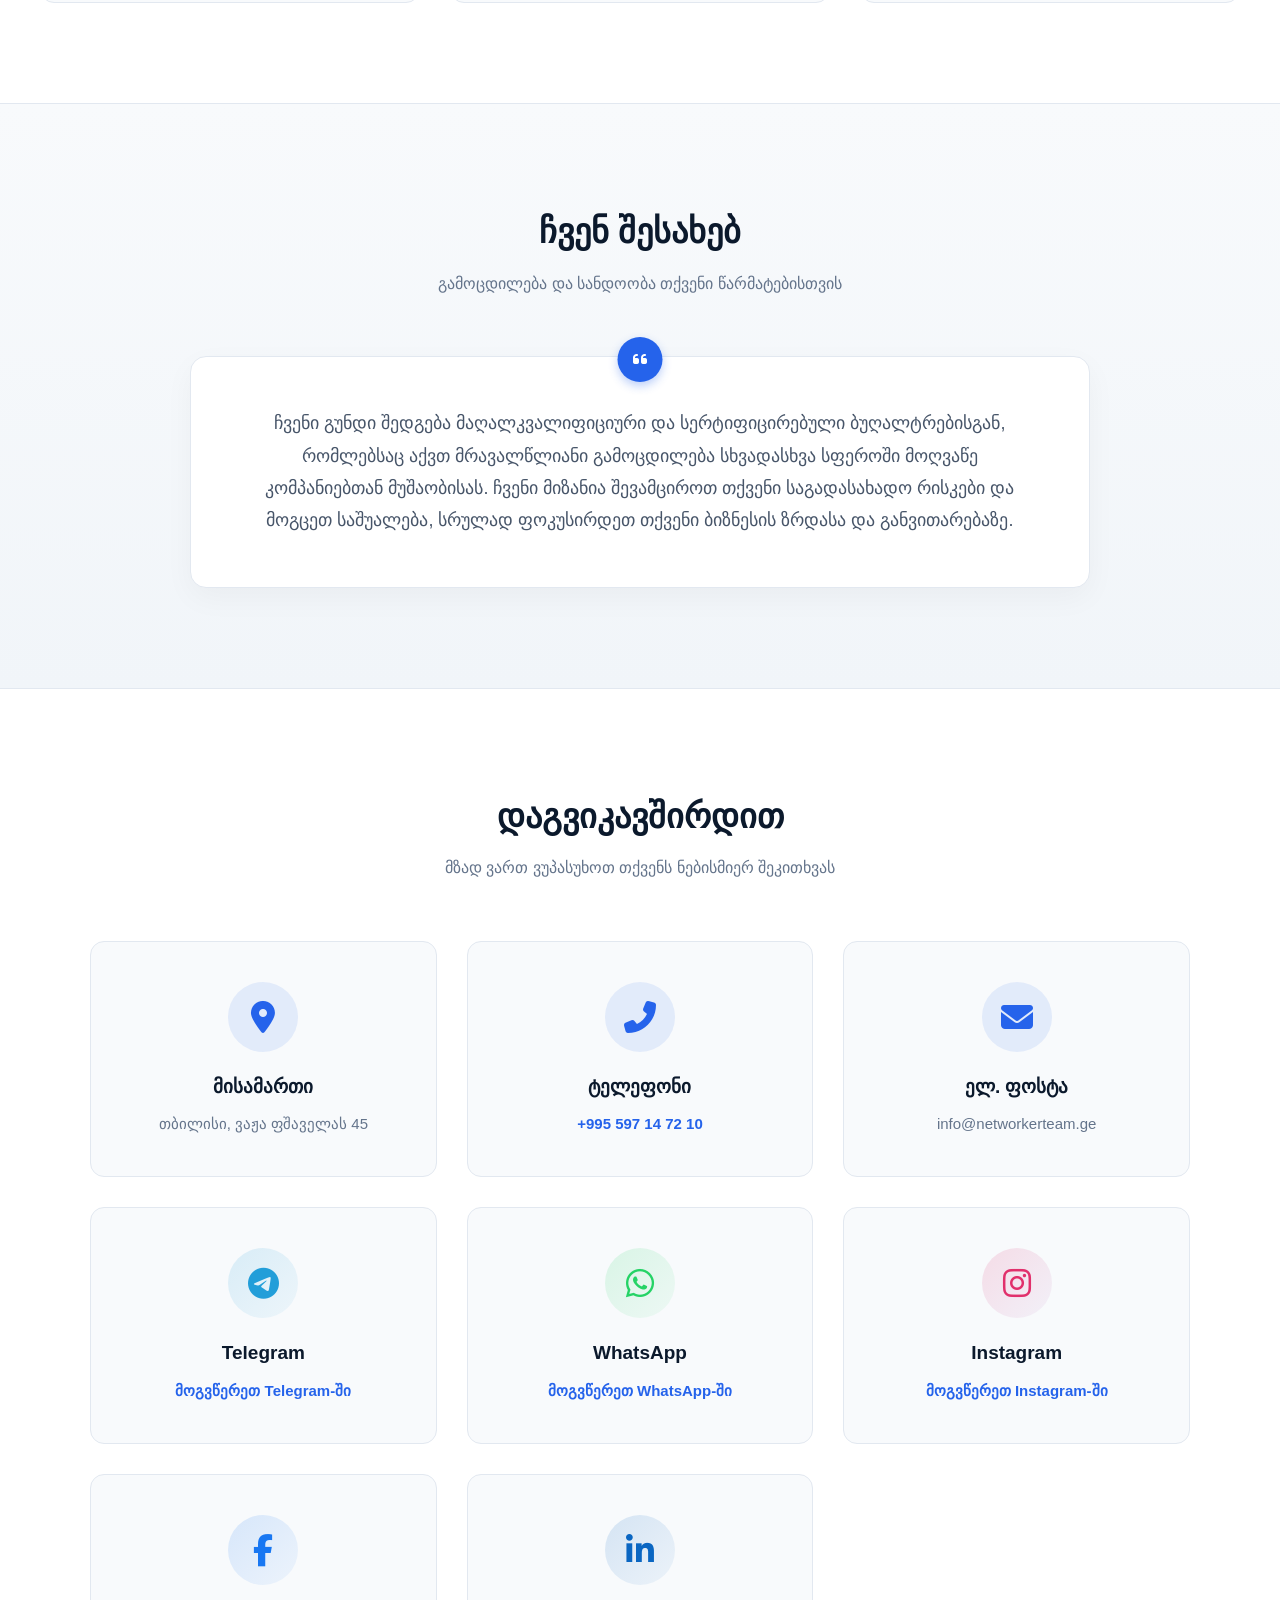
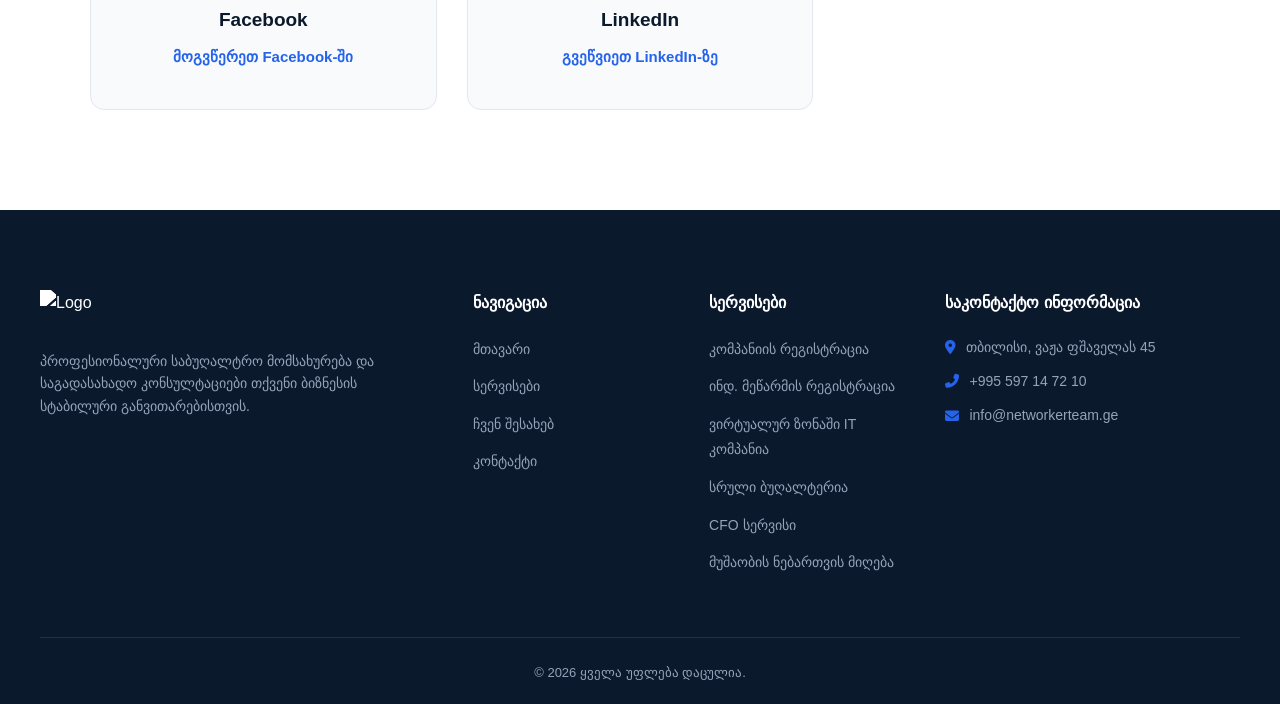
==== commit db724667: "Update contact details, social links, and translation pages" ====
--- a/index.html
+++ b/index.html
@@ -210,17 +210,17 @@
           <div class="contact-info-card">
             <i class="fas fa-map-marker-alt"></i>
             <h3>მისამართი</h3>
-            <p>თბილისი, საქართველო</p>
-          </div>
-          <div class="contact-info-card">
+            <p>თბილისი, ვაჟა ფშაველას 45</p>
+          </div>
+          <div class="contact-info-card phone-card">
             <i class="fas fa-phone-alt"></i>
             <h3>ტელეფონი</h3>
-            <p>+995 (32) 00 00 00</p>
+            <p><a href="tel:+995597147210" class="contact-link">+995 597 14 72 10</a></p>
           </div>
           <div class="contact-info-card">
             <i class="fas fa-envelope"></i>
             <h3>ელ. ფოსტა</h3>
-            <p>info@accounting.ge</p>
+            <p>info@networkerteam.ge</p>
           </div>
           <div class="contact-info-card telegram-card">
             <i class="fab fa-telegram-plane"></i>
@@ -236,10 +236,37 @@
             <h3>WhatsApp</h3>
             <p>
               <a
-                href="https://whatsapp.com/"
+                href="https://wa.me/995597147210"
                 target="_blank"
                 class="contact-link"
                 >მოგვწერეთ WhatsApp-ში</a
+              >
+            </p>
+          </div>
+          <div class="contact-info-card instagram-card">
+            <i class="fab fa-instagram"></i>
+            <h3>Instagram</h3>
+            <p>
+              <a href="https://www.instagram.com/team.networker/" target="_blank" class="contact-link"
+                >მოგვწერეთ Instagram-ში</a
+              >
+            </p>
+          </div>
+          <div class="contact-info-card facebook-card">
+            <i class="fab fa-facebook-f"></i>
+            <h3>Facebook</h3>
+            <p>
+              <a href="https://facebook.com/" target="_blank" class="contact-link"
+                >მოგვწერეთ Facebook-ში</a
+              >
+            </p>
+          </div>
+          <div class="contact-info-card linkedin-card">
+            <i class="fab fa-linkedin-in"></i>
+            <h3>LinkedIn</h3>
+            <p>
+              <a href="https://linkedin.com/" target="_blank" class="contact-link"
+                >გვეწვიეთ LinkedIn-ზე</a
               >
             </p>
           </div>
@@ -280,9 +307,9 @@
         <div class="footer-col">
           <h4>საკონტაქტო ინფორმაცია</h4>
           <ul class="footer-contact-info">
-            <li><i class="fas fa-map-marker-alt"></i> თბილისი, საქართველო</li>
-            <li><i class="fas fa-phone-alt"></i> +995 (32) 00 00 00</li>
-            <li><i class="fas fa-envelope"></i> info@accounting.ge</li>
+            <li><i class="fas fa-map-marker-alt"></i> თბილისი, ვაჟა ფშაველას 45</li>
+            <li><i class="fas fa-phone-alt"></i> +995 597 14 72 10</li>
+            <li><i class="fas fa-envelope"></i> info@networkerteam.ge</li>
           </ul>
         </div>
       </div>
--- a/style.css
+++ b/style.css
@@ -178,7 +178,6 @@
   gap: 20px;
 }
 
-/* გაალამაზებული და ანიმაციური ენების გადართვის ღილაკები პლავური გადასვლით */
 .lang-switch-modern {
   display: flex;
   align-items: center;
@@ -261,7 +260,7 @@
   background: linear-gradient(135deg, #2de670 0%, #25d366 100%);
 }
 
-/* CONTACT SECTION CARDS ICON POLISH */
+/* CONTACT SECTION CARDS ICON POLISH & BRAND COLORS */
 .contact-info-card.telegram-card i {
   background: linear-gradient(135deg, rgba(34, 158, 217, 0.15), rgba(34, 158, 217, 0.05));
   color: #229ed9;
@@ -277,6 +276,33 @@
 }
 .contact-info-card.whatsapp-card:hover i {
   background: #25d366;
+  color: var(--white);
+}
+
+.contact-info-card.instagram-card i {
+  background: linear-gradient(135deg, rgba(225, 48, 108, 0.15), rgba(131, 58, 180, 0.05));
+  color: #e1306c;
+}
+.contact-info-card.instagram-card:hover i {
+  background: linear-gradient(135deg, #f58529, #dd2a7b, #8134af);
+  color: var(--white);
+}
+
+.contact-info-card.facebook-card i {
+  background: linear-gradient(135deg, rgba(24, 119, 242, 0.15), rgba(24, 119, 242, 0.05));
+  color: #1877f2;
+}
+.contact-info-card.facebook-card:hover i {
+  background: #1877f2;
+  color: var(--white);
+}
+
+.contact-info-card.linkedin-card i {
+  background: linear-gradient(135deg, rgba(10, 102, 194, 0.15), rgba(10, 102, 194, 0.05));
+  color: #0a66c2;
+}
+.contact-info-card.linkedin-card:hover i {
+  background: #0a66c2;
   color: var(--white);
 }
 
@@ -407,7 +433,6 @@
   border-color: var(--brand-blue);
 }
 
-/* სერვისის იკონკა და ჰოვერზე განათების (glow) ეფექტი */
 .service-icon {
   width: 65px;
   height: 65px;
@@ -488,10 +513,6 @@
   line-height: 1.8;
 }
 
-.about-content strong {
-  color: var(--primary-color);
-}
-
 /* CONTACT SECTION */
 .contact-section {
   padding: 100px 20px;
@@ -648,7 +669,6 @@
   font-size: 13px;
 }
 
-/* რესპონსივ (მობილურისთვის) */
 @media (max-width: 992px) {
   .main-nav {
     display: none;
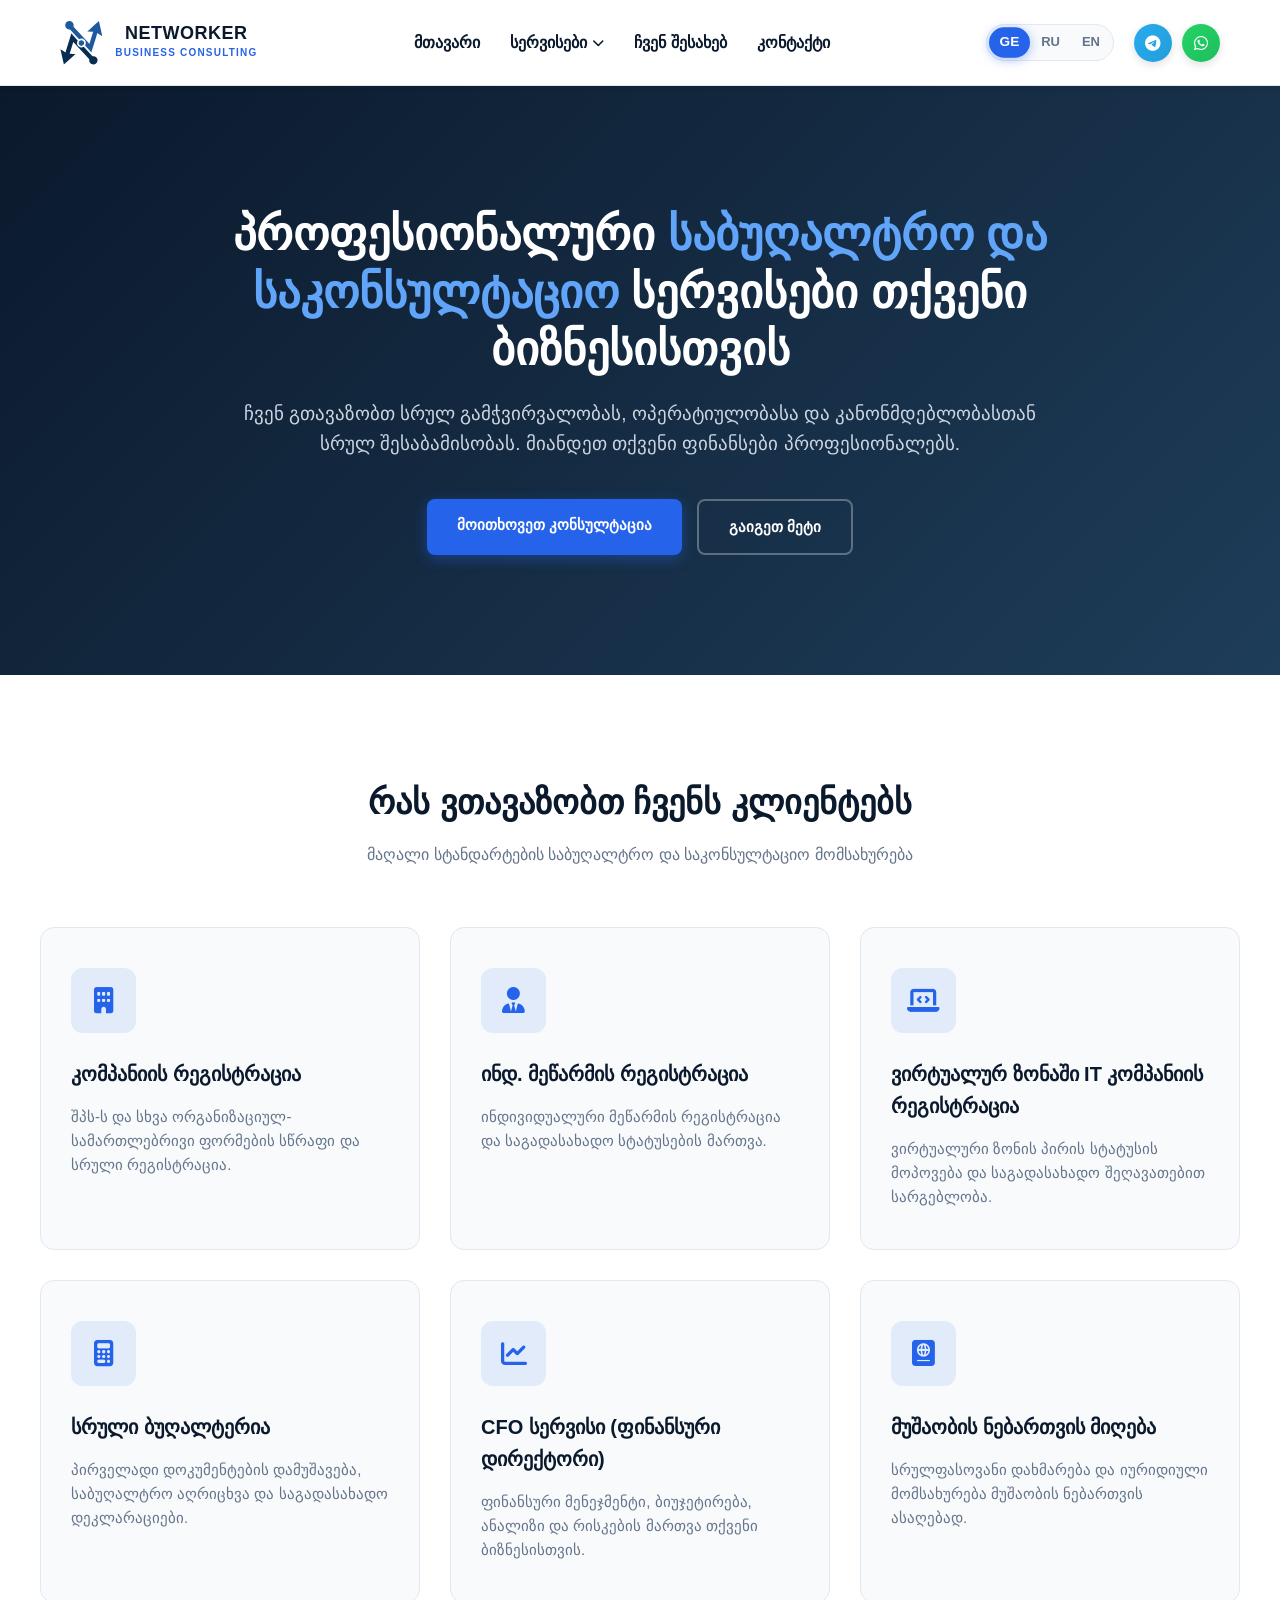
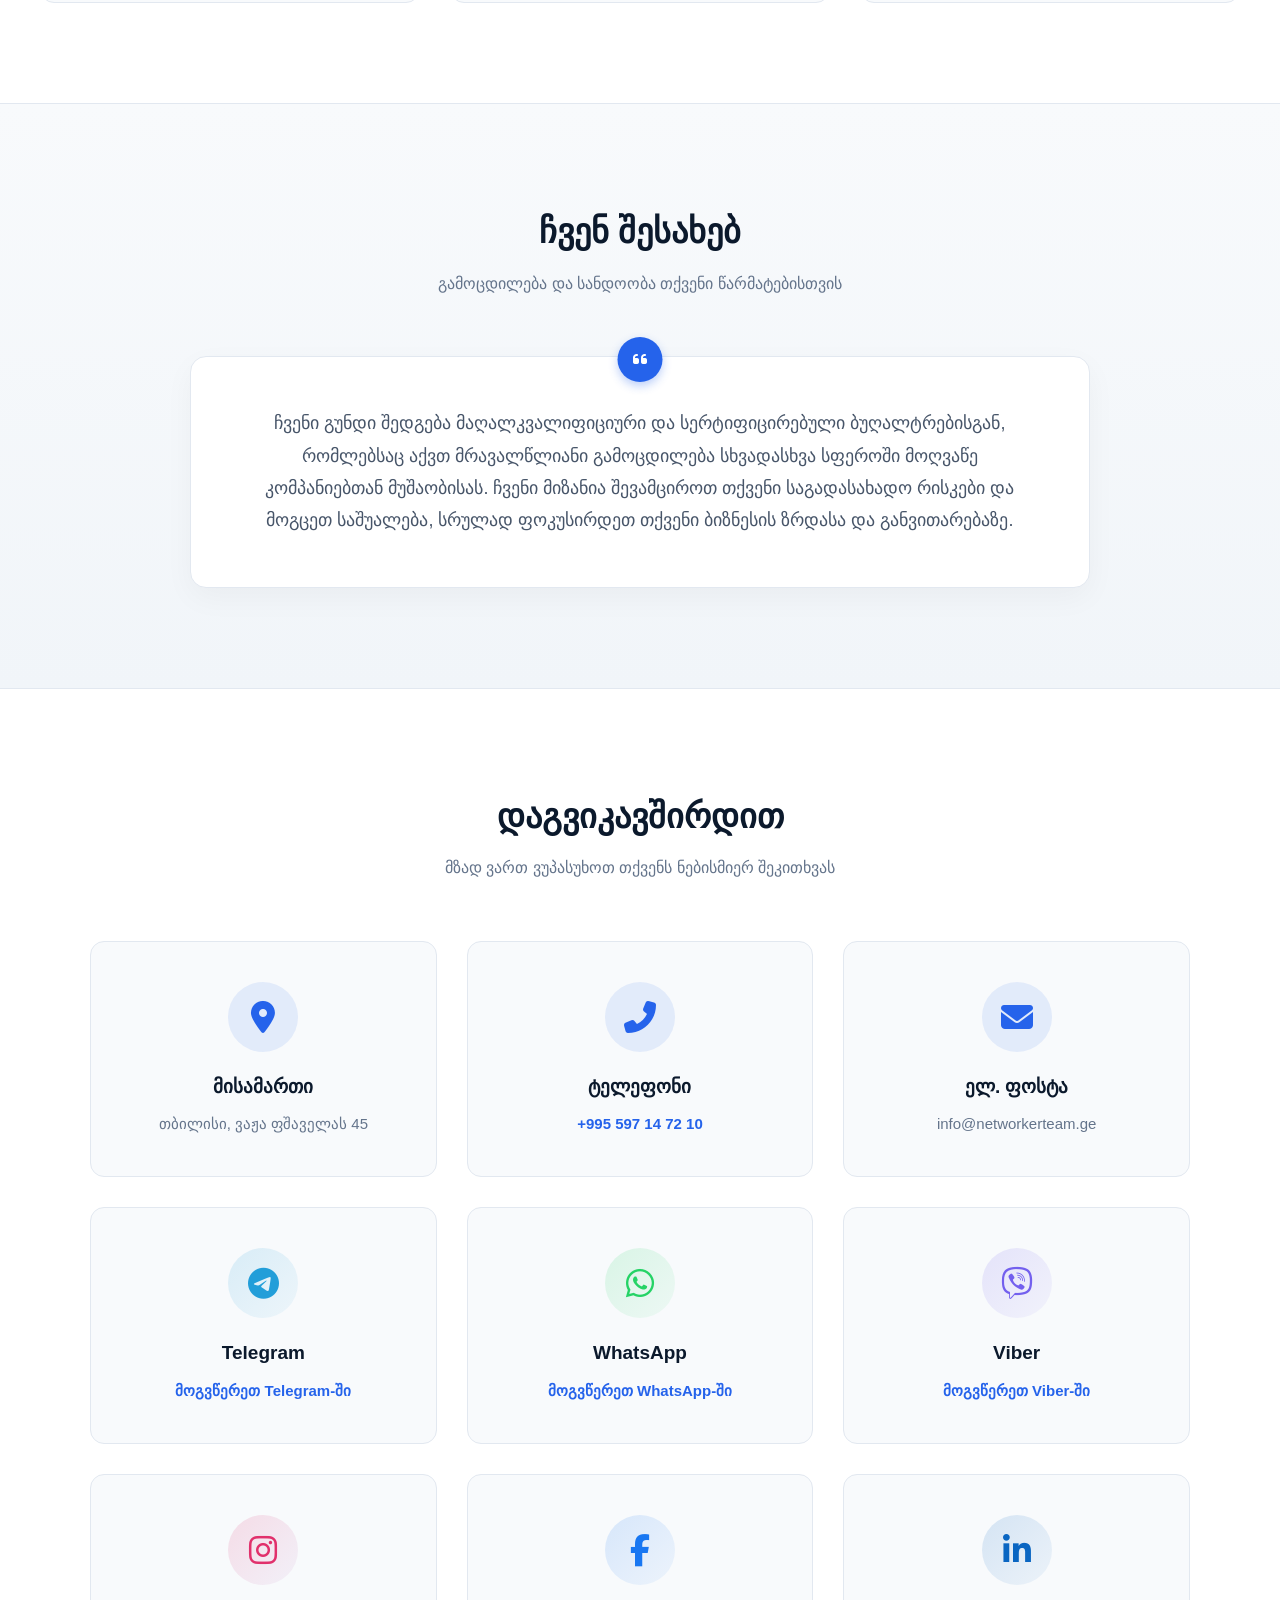
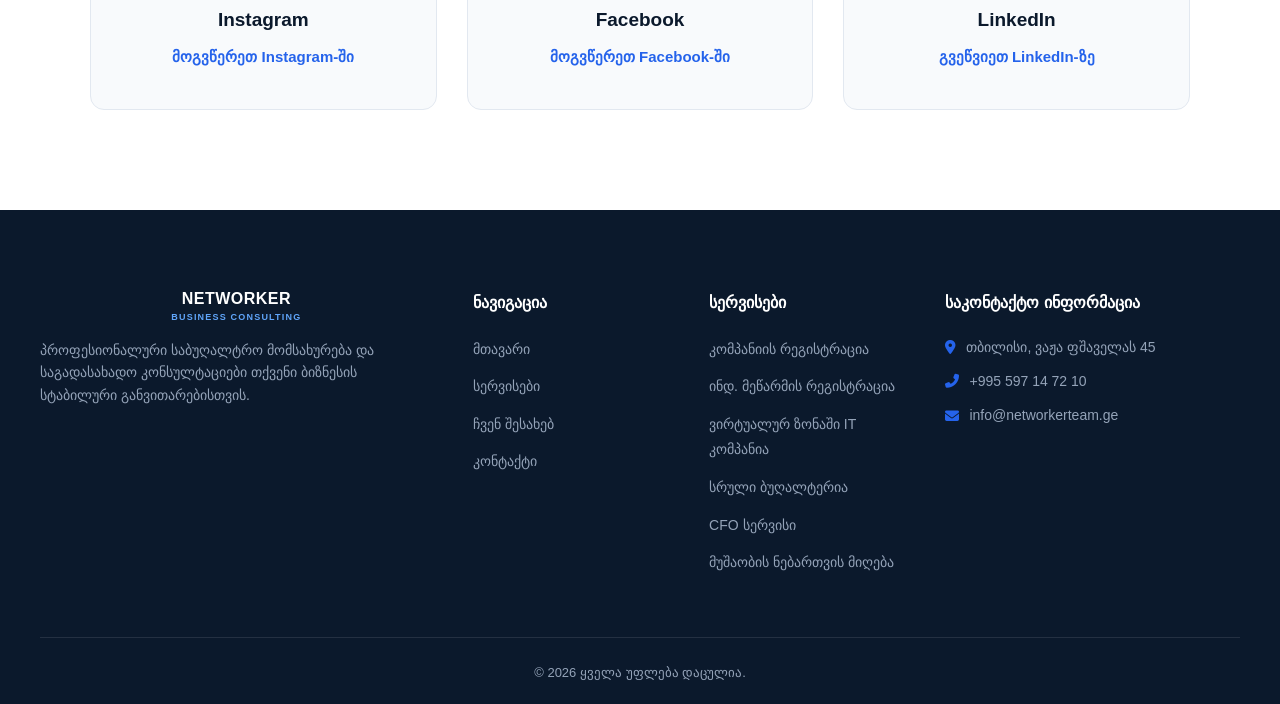
==== commit 967365a5: "Initial commit: Add project files and structure" ====
--- a/index.html
+++ b/index.html
@@ -15,8 +15,12 @@
     <header class="site-header">
       <div class="header-container">
         <div class="logo">
-          <a href="index.html">
-            <img src="images/logo2.png" alt="Logo" class="logo-img" />
+          <a href="index.html" class="brand-logo-link">
+            <img src="images/logo main.svg" alt="Logo" class="logo-img" />
+            <div class="brand-text-container">
+              <span class="brand-title">NETWORKER</span>
+              <span class="brand-subtitle">BUSINESS CONSULTING</span>
+            </div>
           </a>
         </div>
 
@@ -63,7 +67,8 @@
                       </li>
                       <li>
                         <a href="#services"
-                          ><i class="fas fa-passport"></i> მუშაობის ნებართვის მიღება</a
+                          ><i class="fas fa-passport"></i> მუშაობის ნებართვის
+                          მიღება</a
                         >
                       </li>
                     </ul>
@@ -83,7 +88,11 @@
             <a href="index_en.html" class="lang-pill" data-lang="en">EN</a>
           </div>
           <div class="social-links">
-            <a href="https://t.me/" target="_blank" class="social-link telegram" title="Telegram"
+            <a
+              href="https://t.me/"
+              target="_blank"
+              class="social-link telegram"
+              title="Telegram"
               ><i class="fab fa-telegram-plane"></i
             ></a>
             <a
@@ -110,8 +119,9 @@
             თქვენი ბიზნესისთვის
           </h1>
           <p>
-            ჩვენ გთავაზობთ სრულ გამჭვირვალობას, ოპერატიულობასა და კანონმდებლობასთან  
-            სრულ შესაბამისობას. მიანდეთ თქვენი ფინანსები პროფესიონალებს.
+            ჩვენ გთავაზობთ სრულ გამჭვირვალობას, ოპერატიულობასა და
+            კანონმდებლობასთან სრულ შესაბამისობას. მიანდეთ თქვენი ფინანსები
+            პროფესიონალებს.
           </p>
           <div class="hero-buttons">
             <a href="#contact" class="btn-primary">მოითხოვეთ კონსულტაცია</a>
@@ -173,7 +183,8 @@
             <div class="service-icon"><i class="fas fa-passport"></i></div>
             <h3>მუშაობის ნებართვის მიღება</h3>
             <p>
-              სრულფასოვანი დახმარება და იურიდიული მომსახურება მუშაობის ნებართვის ასაღებად.
+              სრულფასოვანი დახმარება და იურიდიული მომსახურება მუშაობის ნებართვის
+              ასაღებად.
             </p>
           </div>
         </div>
@@ -215,7 +226,11 @@
           <div class="contact-info-card phone-card">
             <i class="fas fa-phone-alt"></i>
             <h3>ტელეფონი</h3>
-            <p><a href="tel:+995597147210" class="contact-link">+995 597 14 72 10</a></p>
+            <p>
+              <a href="tel:+995597147210" class="contact-link"
+                >+995 597 14 72 10</a
+              >
+            </p>
           </div>
           <div class="contact-info-card">
             <i class="fas fa-envelope"></i>
@@ -243,11 +258,26 @@
               >
             </p>
           </div>
+          <div class="contact-info-card viber-card">
+            <i class="fab fa-viber"></i>
+            <h3>Viber</h3>
+            <p>
+              <a
+                href="viber://chat?number=%2B995597147210"
+                target="_blank"
+                class="contact-link"
+                >მოგვწერეთ Viber-ში</a
+              >
+            </p>
+          </div>
           <div class="contact-info-card instagram-card">
             <i class="fab fa-instagram"></i>
             <h3>Instagram</h3>
             <p>
-              <a href="https://www.instagram.com/team.networker/" target="_blank" class="contact-link"
+              <a
+                href="https://www.instagram.com/team.networker/"
+                target="_blank"
+                class="contact-link"
                 >მოგვწერეთ Instagram-ში</a
               >
             </p>
@@ -256,7 +286,10 @@
             <i class="fab fa-facebook-f"></i>
             <h3>Facebook</h3>
             <p>
-              <a href="https://facebook.com/" target="_blank" class="contact-link"
+              <a
+                href="https://facebook.com/"
+                target="_blank"
+                class="contact-link"
                 >მოგვწერეთ Facebook-ში</a
               >
             </p>
@@ -265,7 +298,10 @@
             <i class="fab fa-linkedin-in"></i>
             <h3>LinkedIn</h3>
             <p>
-              <a href="https://linkedin.com/" target="_blank" class="contact-link"
+              <a
+                href="https://linkedin.com/"
+                target="_blank"
+                class="contact-link"
                 >გვეწვიეთ LinkedIn-ზე</a
               >
             </p>
@@ -278,7 +314,12 @@
     <footer class="site-footer">
       <div class="footer-container">
         <div class="footer-col">
-          <img src="logo.png" alt="Logo" class="footer-logo-img" />
+          <div class="footer-brand-container">
+            <div class="footer-brand-text-container">
+              <span class="footer-brand-title">NETWORKER</span>
+              <span class="footer-brand-subtitle">BUSINESS CONSULTING</span>
+            </div>
+          </div>
           <p class="footer-desc">
             პროფესიონალური საბუღალტრო მომსახურება და საგადასახადო კონსულტაციები
             თქვენი ბიზნესის სტაბილური განვითარებისთვის.
@@ -307,7 +348,9 @@
         <div class="footer-col">
           <h4>საკონტაქტო ინფორმაცია</h4>
           <ul class="footer-contact-info">
-            <li><i class="fas fa-map-marker-alt"></i> თბილისი, ვაჟა ფშაველას 45</li>
+            <li>
+              <i class="fas fa-map-marker-alt"></i> თბილისი, ვაჟა ფშაველას 45
+            </li>
             <li><i class="fas fa-phone-alt"></i> +995 597 14 72 10</li>
             <li><i class="fas fa-envelope"></i> info@networkerteam.ge</li>
           </ul>
@@ -320,4 +363,4 @@
 
     <script src="script.js"></script>
   </body>
-</html>+</html>
--- a/style.css
+++ b/style.css
@@ -59,20 +59,82 @@
   align-items: center;
 }
 
+/* BRAND LOGO & TEXT STYLING */
+.brand-logo-link {
+  display: flex;
+  align-items: center;
+  gap: 12px;
+}
+
 .logo-img {
-  height: 50px;
+  height: 45px;
   width: auto;
   display: block;
   object-fit: contain;
 }
 
-.footer-logo-img {
-  height: 45px;
-  width: auto;
-  display: block;
+.brand-text-container {
+  display: flex;
+  flex-direction: column;
+  justify-content: center;
+  align-items: center;
+  text-align: center;
+}
+
+.brand-title {
+  font-size: 18px;
+  font-weight: 800;
+  color: var(--primary-color);
+  letter-spacing: 0.5px;
+  line-height: 1.1;
+  text-align: center;
+}
+
+.brand-subtitle {
+  font-size: 10px;
+  font-weight: 700;
+  color: var(--brand-blue);
+  letter-spacing: 1.2px;
+  text-transform: uppercase;
+  margin-top: 2px;
+  text-align: center;
+}
+
+/* FOOTER BRAND STYLING */
+.footer-brand-container {
+  display: flex;
+  flex-direction: column;
+  align-items: center;
+  text-align: center;
+  gap: 12px;
   margin-bottom: 15px;
-  filter: brightness(0) invert(1);
-  object-fit: contain;
+}
+
+.footer-brand-text-container {
+  display: flex;
+  flex-direction: column;
+  justify-content: center;
+  align-items: center;
+  text-align: center;
+}
+
+.footer-brand-title {
+  font-size: 16px;
+  font-weight: 800;
+  color: var(--white);
+  letter-spacing: 0.5px;
+  line-height: 1.1;
+  text-align: center;
+}
+
+.footer-brand-subtitle {
+  font-size: 9px;
+  font-weight: 700;
+  color: #60a5fa;
+  letter-spacing: 1.2px;
+  text-transform: uppercase;
+  margin-top: 2px;
+  text-align: center;
 }
 
 .main-nav .nav-list {
@@ -262,7 +324,11 @@
 
 /* CONTACT SECTION CARDS ICON POLISH & BRAND COLORS */
 .contact-info-card.telegram-card i {
-  background: linear-gradient(135deg, rgba(34, 158, 217, 0.15), rgba(34, 158, 217, 0.05));
+  background: linear-gradient(
+    135deg,
+    rgba(34, 158, 217, 0.15),
+    rgba(34, 158, 217, 0.05)
+  );
   color: #229ed9;
 }
 .contact-info-card.telegram-card:hover i {
@@ -271,7 +337,11 @@
 }
 
 .contact-info-card.whatsapp-card i {
-  background: linear-gradient(135deg, rgba(37, 211, 102, 0.15), rgba(37, 211, 102, 0.05));
+  background: linear-gradient(
+    135deg,
+    rgba(37, 211, 102, 0.15),
+    rgba(37, 211, 102, 0.05)
+  );
   color: #25d366;
 }
 .contact-info-card.whatsapp-card:hover i {
@@ -279,8 +349,25 @@
   color: var(--white);
 }
 
+.contact-info-card.viber-card i {
+  background: linear-gradient(
+    135deg,
+    rgba(115, 96, 238, 0.15),
+    rgba(115, 96, 238, 0.05)
+  );
+  color: #7360ee;
+}
+.contact-info-card.viber-card:hover i {
+  background: #7360ee;
+  color: var(--white);
+}
+
 .contact-info-card.instagram-card i {
-  background: linear-gradient(135deg, rgba(225, 48, 108, 0.15), rgba(131, 58, 180, 0.05));
+  background: linear-gradient(
+    135deg,
+    rgba(225, 48, 108, 0.15),
+    rgba(131, 58, 180, 0.05)
+  );
   color: #e1306c;
 }
 .contact-info-card.instagram-card:hover i {
@@ -289,7 +376,11 @@
 }
 
 .contact-info-card.facebook-card i {
-  background: linear-gradient(135deg, rgba(24, 119, 242, 0.15), rgba(24, 119, 242, 0.05));
+  background: linear-gradient(
+    135deg,
+    rgba(24, 119, 242, 0.15),
+    rgba(24, 119, 242, 0.05)
+  );
   color: #1877f2;
 }
 .contact-info-card.facebook-card:hover i {
@@ -298,7 +389,11 @@
 }
 
 .contact-info-card.linkedin-card i {
-  background: linear-gradient(135deg, rgba(10, 102, 194, 0.15), rgba(10, 102, 194, 0.05));
+  background: linear-gradient(
+    135deg,
+    rgba(10, 102, 194, 0.15),
+    rgba(10, 102, 194, 0.05)
+  );
   color: #0a66c2;
 }
 .contact-info-card.linkedin-card:hover i {
@@ -741,4 +836,4 @@
   .about-content {
     padding: 30px 20px;
   }
-}+}
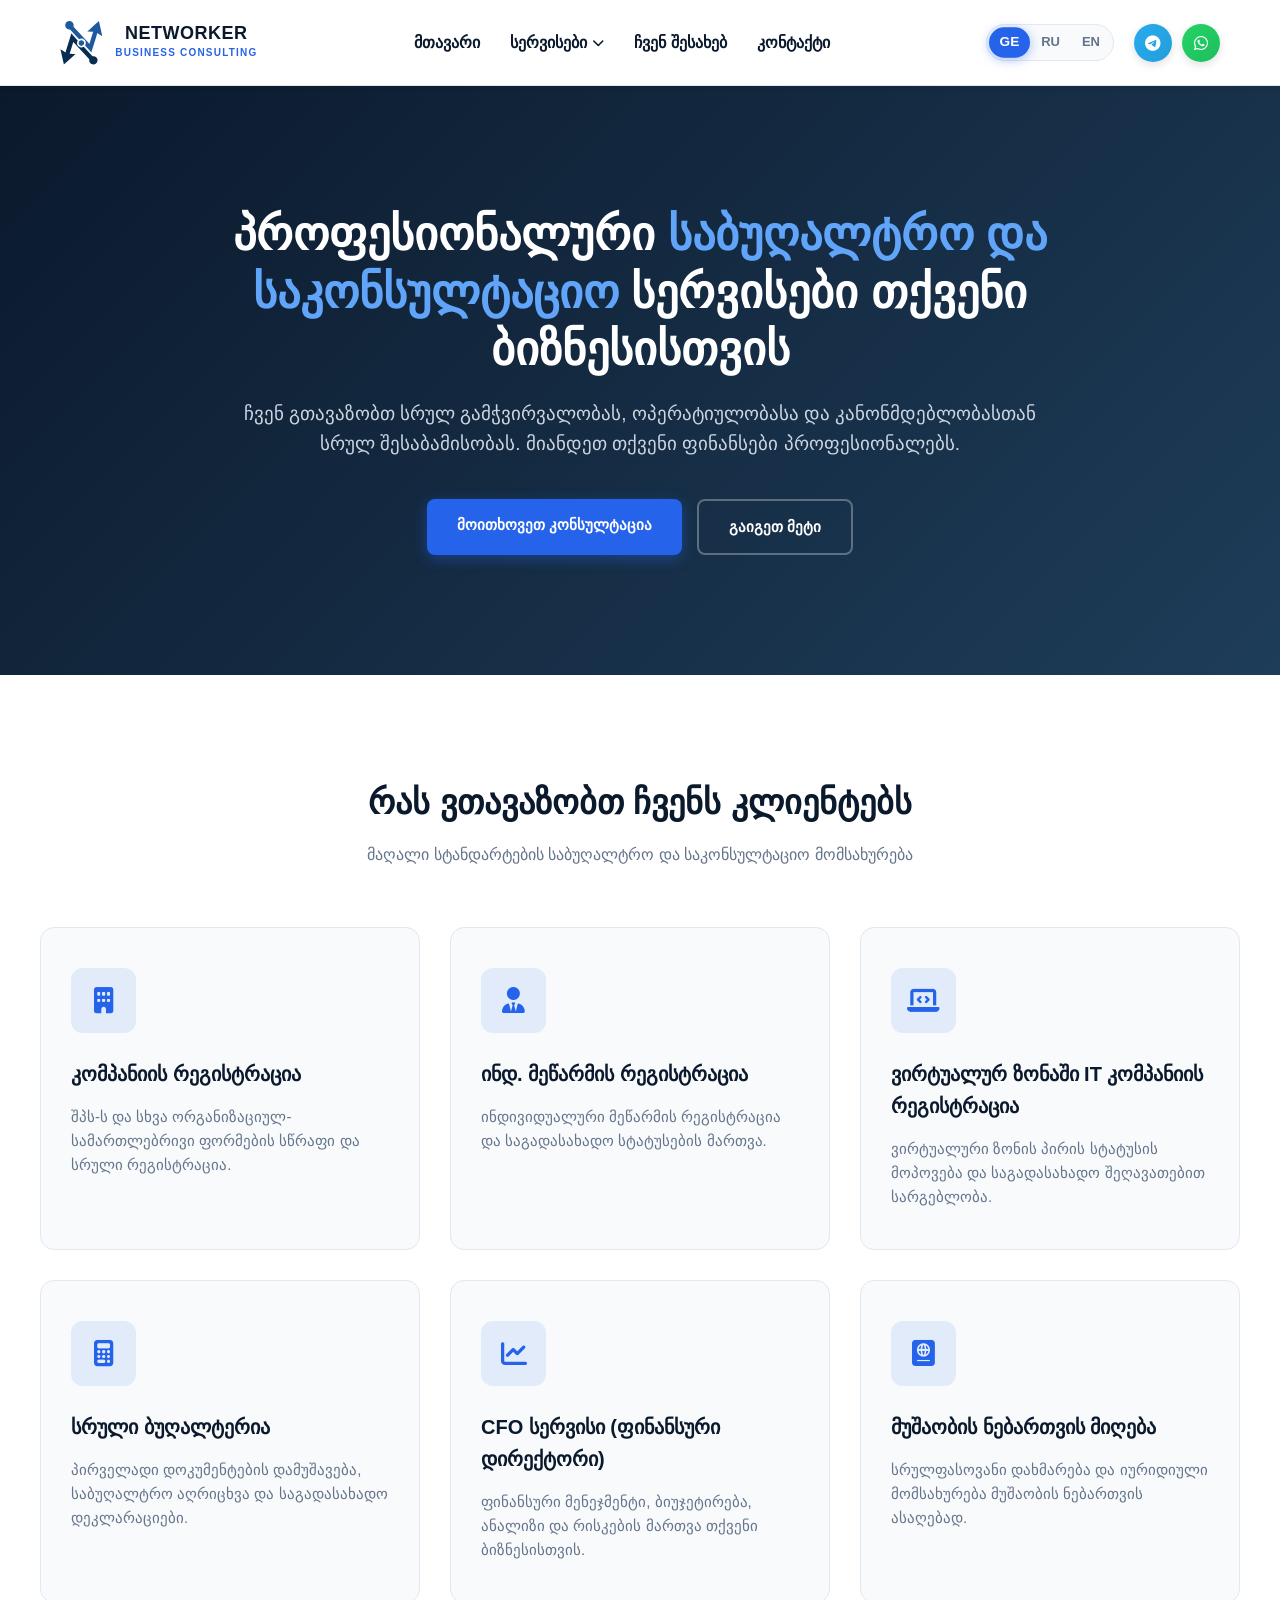
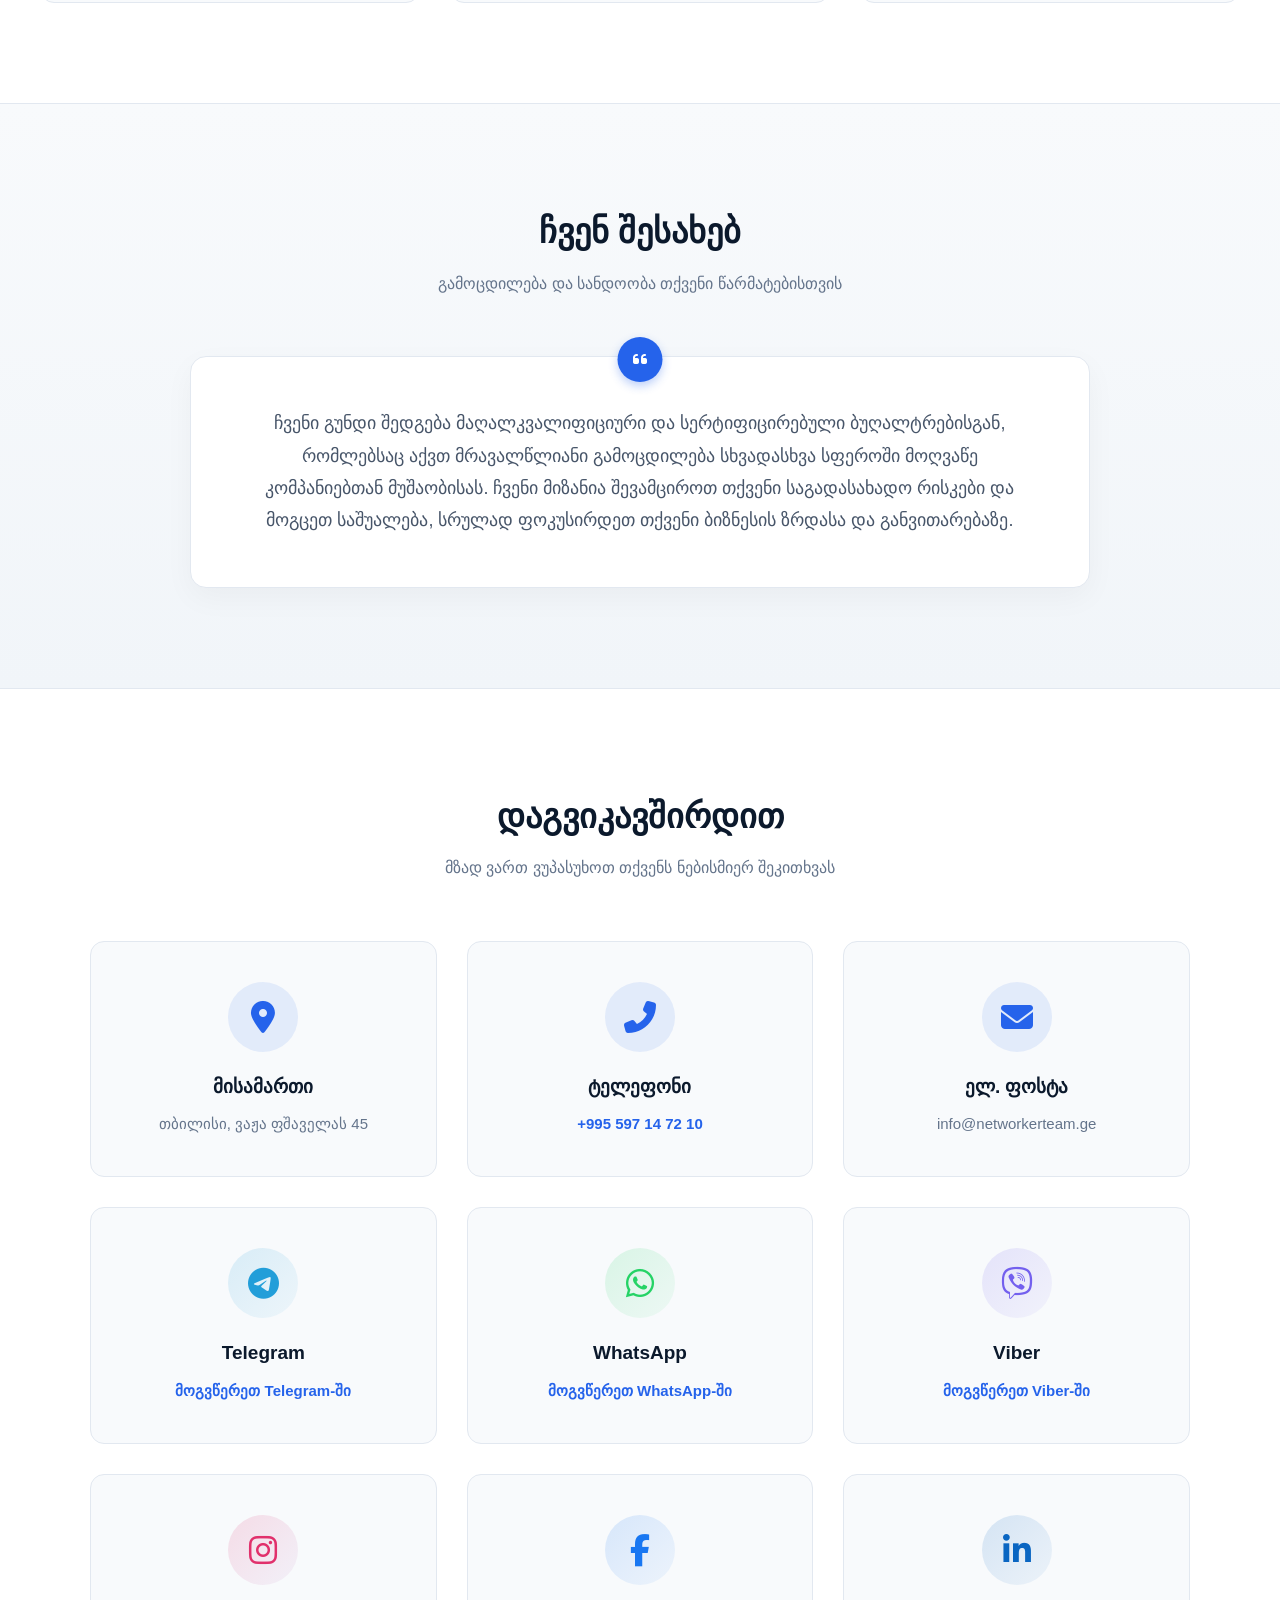
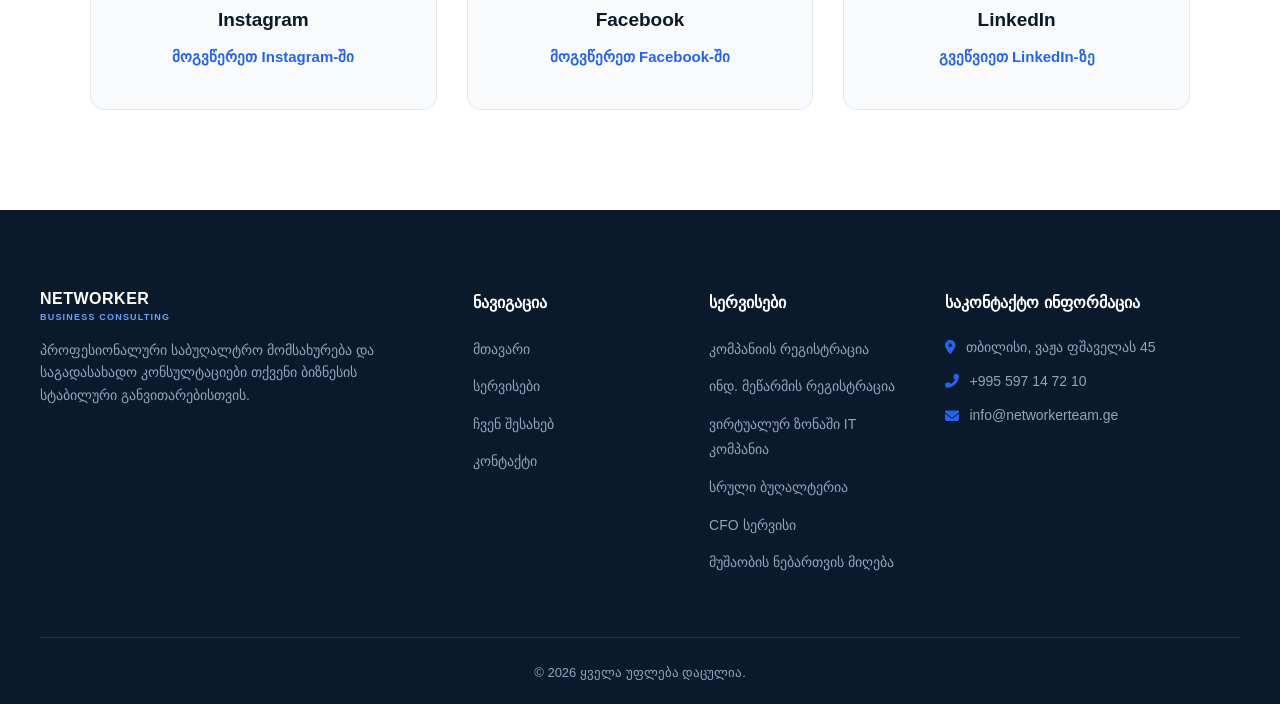
==== commit 4a33dc5a: "Initial commit" ====
--- a/index.html
+++ b/index.html
@@ -87,7 +87,7 @@
             <a href="index_ru.html" class="lang-pill" data-lang="ru">RU</a>
             <a href="index_en.html" class="lang-pill" data-lang="en">EN</a>
           </div>
-          <div class="social-links">
+          <div class="social-links header-socials-desktop">
             <a
               href="https://t.me/"
               target="_blank"
--- a/style.css
+++ b/style.css
@@ -100,12 +100,12 @@
   text-align: center;
 }
 
-/* FOOTER BRAND STYLING */
+/* FOOTER BRAND STYLING (გადატანილია მარცხნივ) */
 .footer-brand-container {
   display: flex;
   flex-direction: column;
-  align-items: center;
-  text-align: center;
+  align-items: flex-start;
+  text-align: left;
   gap: 12px;
   margin-bottom: 15px;
 }
@@ -114,8 +114,8 @@
   display: flex;
   flex-direction: column;
   justify-content: center;
-  align-items: center;
-  text-align: center;
+  align-items: flex-start;
+  text-align: left;
 }
 
 .footer-brand-title {
@@ -124,7 +124,7 @@
   color: var(--white);
   letter-spacing: 0.5px;
   line-height: 1.1;
-  text-align: center;
+  text-align: left;
 }
 
 .footer-brand-subtitle {
@@ -134,7 +134,7 @@
   letter-spacing: 1.2px;
   text-transform: uppercase;
   margin-top: 2px;
-  text-align: center;
+  text-align: left;
 }
 
 .main-nav .nav-list {
@@ -836,4 +836,22 @@
   .about-content {
     padding: 30px 20px;
   }
-}
+
+  /* მობილურზე ჰედერის სოციალური ქსელების დამალვა და ტექსტის დაპატარავება */
+  .header-utils .social-links {
+    display: none !important;
+  }
+
+  .brand-title {
+    font-size: 14px !important;
+  }
+
+  .brand-subtitle {
+    font-size: 8px !important;
+    letter-spacing: 0.8px !important;
+  }
+
+  .logo-img {
+    height: 35px !important;
+  }
+}
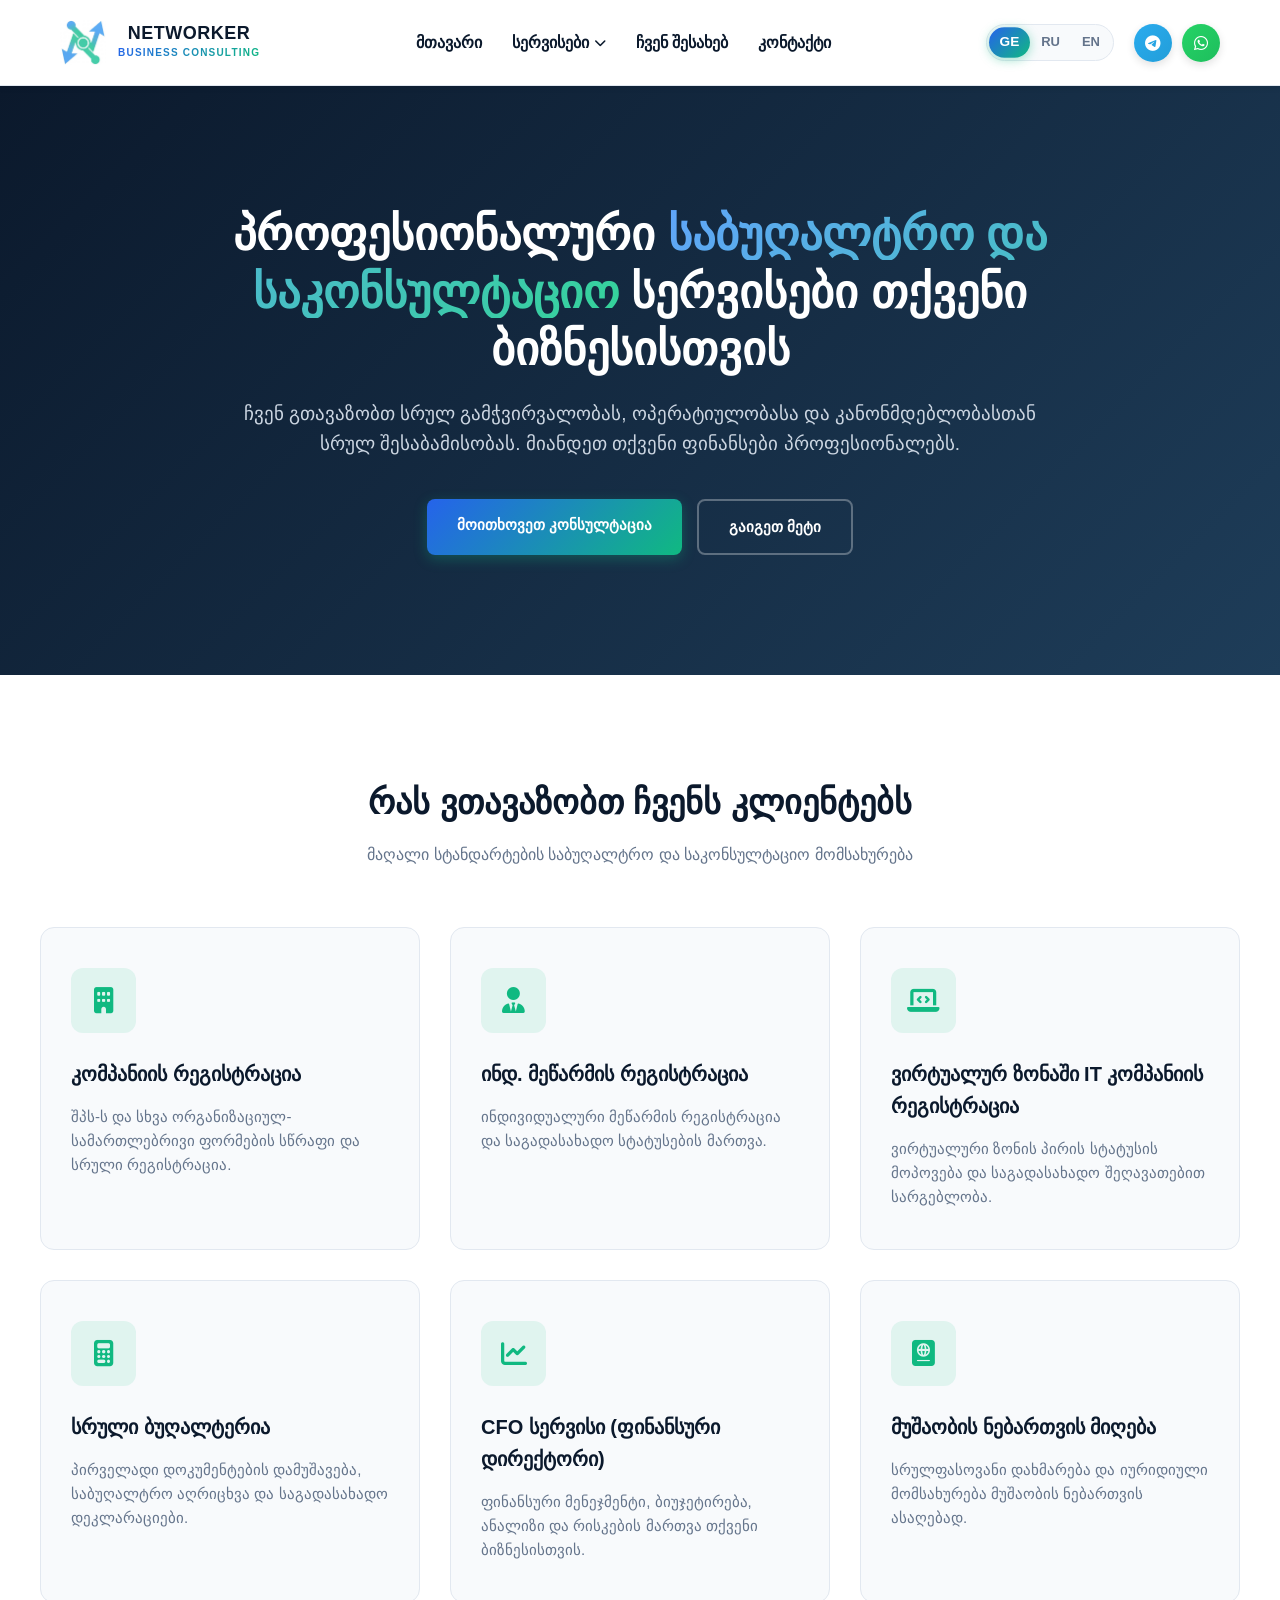
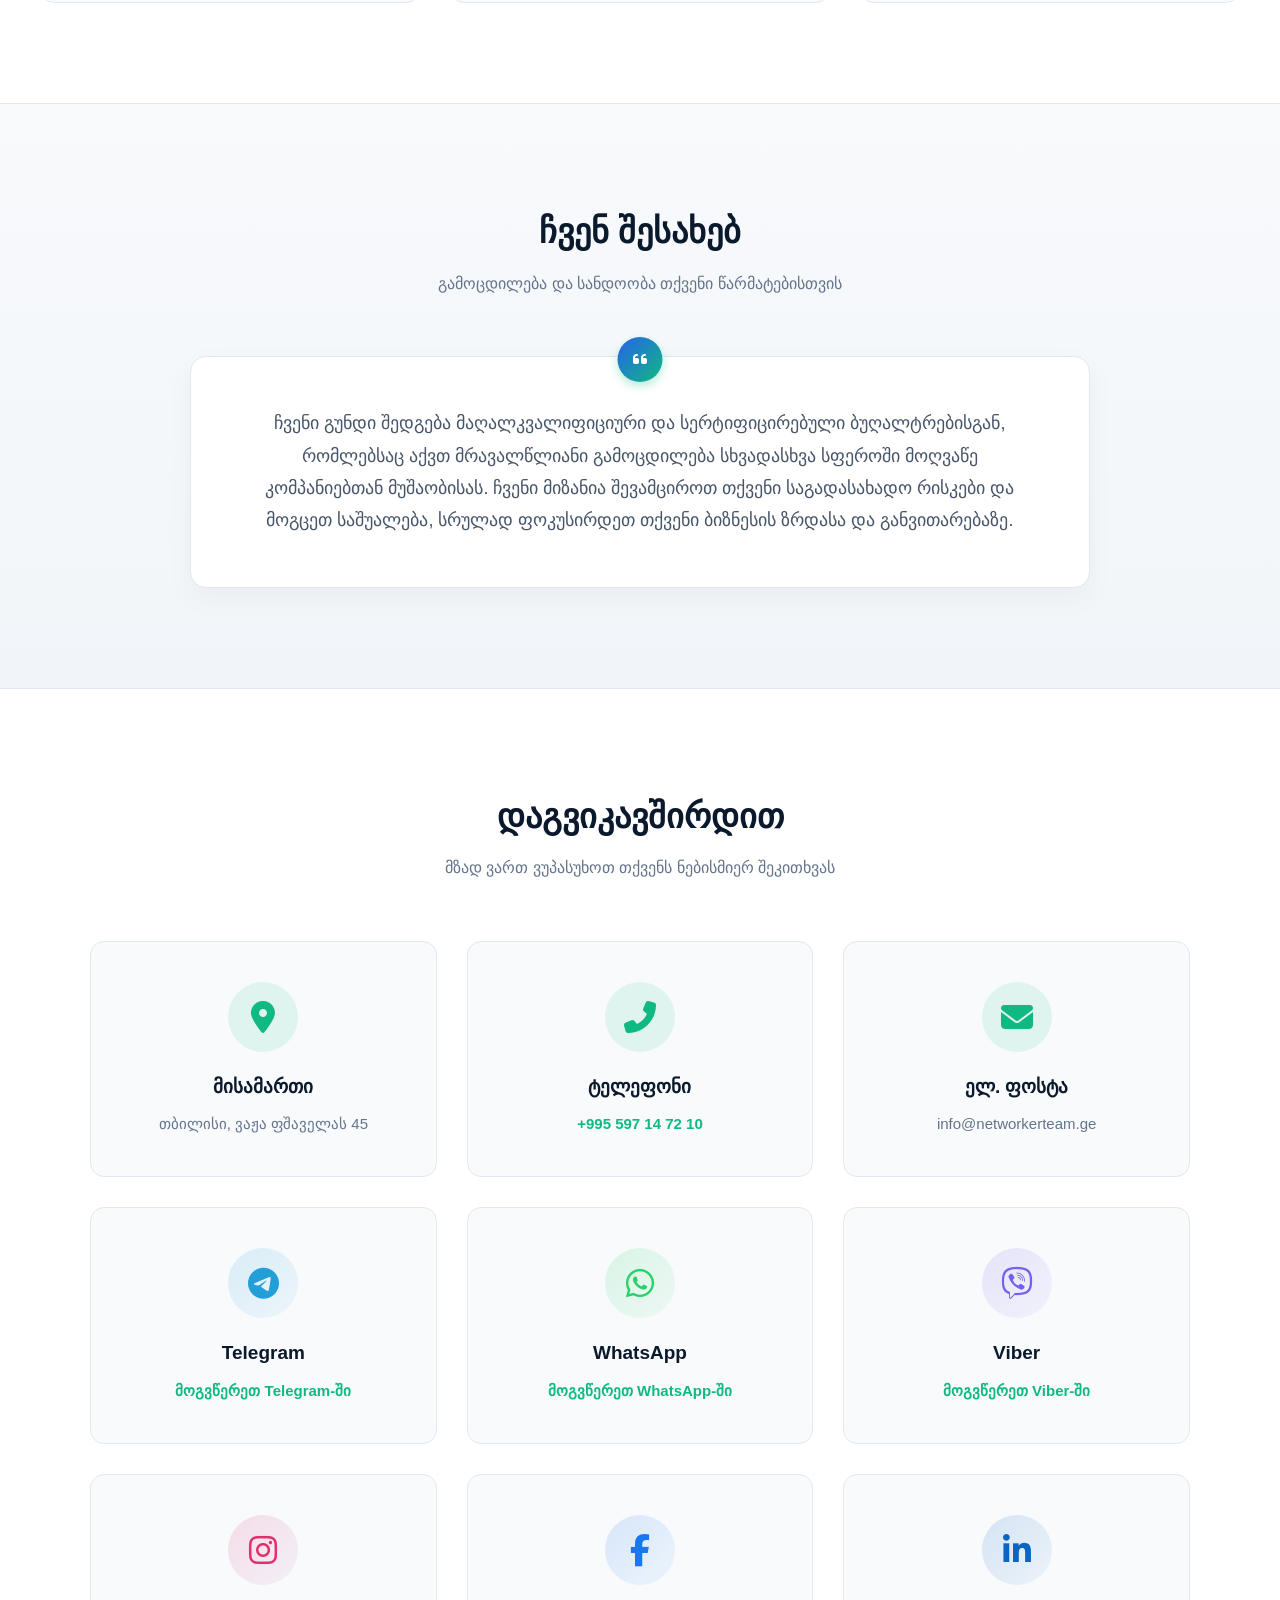
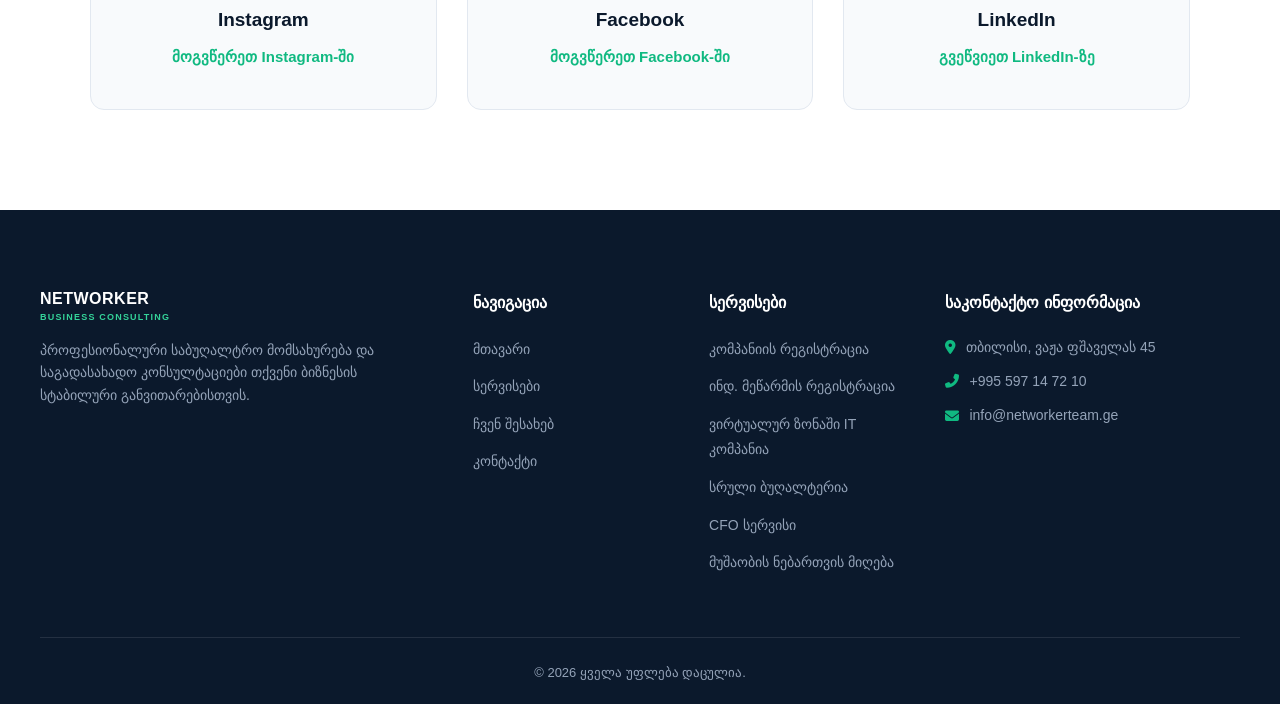
==== commit 40ac2c63: "Update Telegram and Viber contact links across language versions" ====
--- a/index.html
+++ b/index.html
@@ -15,7 +15,7 @@
     <header class="site-header">
       <div class="header-container">
         <div class="logo">
-          <a href="index.html" class="brand-logo-link">
+          <a href="#" class="brand-logo-link smooth-scroll" data-target="#">
             <img src="images/logo main.svg" alt="Logo" class="logo-img" />
             <div class="brand-text-container">
               <span class="brand-title">NETWORKER</span>
@@ -26,9 +26,11 @@
 
         <nav class="main-nav" id="mainNav">
           <ul class="nav-list">
-            <li class="nav-item"><a href="index.html">მთავარი</a></li>
+            <li class="nav-item">
+              <a href="#" class="smooth-scroll" data-target="#">მთავარი</a>
+            </li>
             <li class="nav-item has-mega-menu">
-              <a href="#services"
+              <a href="#services" class="services-toggle-link"
                 >სერვისები <i class="fas fa-chevron-down nav-arrow"></i
               ></a>
               <div class="mega-menu">
@@ -37,36 +39,36 @@
                     <h4>ჩვენი სერვისები</h4>
                     <ul class="services-dropdown-list">
                       <li>
-                        <a href="#services"
+                        <a href="#services" class="smooth-scroll"
                           ><i class="fas fa-building"></i> კომპანიის
                           რეგისტრაცია</a
                         >
                       </li>
                       <li>
-                        <a href="#services"
+                        <a href="#services" class="smooth-scroll"
                           ><i class="fas fa-user-tie"></i> ინდ. მეწარმის
                           რეგისტრაცია</a
                         >
                       </li>
                       <li>
-                        <a href="#services"
+                        <a href="#services" class="smooth-scroll"
                           ><i class="fas fa-laptop-code"></i> ვირტუალურ ზონაში
                           IT კომპანიის რეგისტრაცია</a
                         >
                       </li>
                       <li>
-                        <a href="#services"
+                        <a href="#services" class="smooth-scroll"
                           ><i class="fas fa-calculator"></i> სრული ბუღალტერია</a
                         >
                       </li>
                       <li>
-                        <a href="#services"
+                        <a href="#services" class="smooth-scroll"
                           ><i class="fas fa-chart-line"></i> CFO სერვისი
                           (ფინანსური დირექტორი)</a
                         >
                       </li>
                       <li>
-                        <a href="#services"
+                        <a href="#services" class="smooth-scroll"
                           ><i class="fas fa-passport"></i> მუშაობის ნებართვის
                           მიღება</a
                         >
@@ -76,8 +78,12 @@
                 </div>
               </div>
             </li>
-            <li class="nav-item"><a href="#about">ჩვენ შესახებ</a></li>
-            <li class="nav-item"><a href="#contact">კონტაქტი</a></li>
+            <li class="nav-item">
+              <a href="#about" class="smooth-scroll">ჩვენ შესახებ</a>
+            </li>
+            <li class="nav-item">
+              <a href="#contact" class="smooth-scroll">კონტაქტი</a>
+            </li>
           </ul>
         </nav>
 
@@ -89,14 +95,14 @@
           </div>
           <div class="social-links header-socials-desktop">
             <a
-              href="https://t.me/"
+              href="https://t.me/+995597205252"
               target="_blank"
               class="social-link telegram"
               title="Telegram"
               ><i class="fab fa-telegram-plane"></i
             ></a>
             <a
-              href="https://whatsapp.com/"
+              href="https://wa.me/995597147210"
               target="_blank"
               class="social-link whatsapp"
               title="WhatsApp"
@@ -124,8 +130,12 @@
             პროფესიონალებს.
           </p>
           <div class="hero-buttons">
-            <a href="#contact" class="btn-primary">მოითხოვეთ კონსულტაცია</a>
-            <a href="#services" class="btn-secondary">გაიგეთ მეტი</a>
+            <a href="#contact" class="btn-primary smooth-scroll"
+              >მოითხოვეთ კონსულტაცია</a
+            >
+            <a href="#services" class="btn-secondary smooth-scroll"
+              >გაიგეთ მეტი</a
+            >
           </div>
         </div>
       </div>
@@ -241,7 +251,10 @@
             <i class="fab fa-telegram-plane"></i>
             <h3>Telegram</h3>
             <p>
-              <a href="https://t.me/" target="_blank" class="contact-link"
+              <a
+                href="https://t.me/+995597205252"
+                target="_blank"
+                class="contact-link"
                 >მოგვწერეთ Telegram-ში</a
               >
             </p>
@@ -263,7 +276,7 @@
             <h3>Viber</h3>
             <p>
               <a
-                href="viber://chat?number=%2B995597147210"
+                href="viber://add?number=995597205252"
                 target="_blank"
                 class="contact-link"
                 >მოგვწერეთ Viber-ში</a
@@ -287,7 +300,7 @@
             <h3>Facebook</h3>
             <p>
               <a
-                href="https://facebook.com/"
+                href="https://www.facebook.com/profile.php?id=61586478260311"
                 target="_blank"
                 class="contact-link"
                 >მოგვწერეთ Facebook-ში</a
@@ -299,7 +312,7 @@
             <h3>LinkedIn</h3>
             <p>
               <a
-                href="https://linkedin.com/"
+                href="https://www.linkedin.com/company/networker-team/"
                 target="_blank"
                 class="contact-link"
                 >გვეწვიეთ LinkedIn-ზე</a
@@ -328,21 +341,41 @@
         <div class="footer-col">
           <h4>ნავიგაცია</h4>
           <ul class="footer-links">
-            <li><a href="index.html">მთავარი</a></li>
-            <li><a href="#services">სერვისები</a></li>
-            <li><a href="#about">ჩვენ შესახებ</a></li>
-            <li><a href="#contact">კონტაქტი</a></li>
+            <li>
+              <a href="#" class="smooth-scroll" data-target="#">მთავარი</a>
+            </li>
+            <li><a href="#services" class="smooth-scroll">სერვისები</a></li>
+            <li><a href="#about" class="smooth-scroll">ჩვენ შესახებ</a></li>
+            <li><a href="#contact" class="smooth-scroll">კონტაქტი</a></li>
           </ul>
         </div>
         <div class="footer-col">
           <h4>სერვისები</h4>
           <ul class="footer-links">
-            <li><a href="#services">კომპანიის რეგისტრაცია</a></li>
-            <li><a href="#services">ინდ. მეწარმის რეგისტრაცია</a></li>
-            <li><a href="#services">ვირტუალურ ზონაში IT კომპანია</a></li>
-            <li><a href="#services">სრული ბუღალტერია</a></li>
-            <li><a href="#services">CFO სერვისი</a></li>
-            <li><a href="#services">მუშაობის ნებართვის მიღება</a></li>
+            <li>
+              <a href="#services" class="smooth-scroll"
+                >კომპანიის რეგისტრაცია</a
+              >
+            </li>
+            <li>
+              <a href="#services" class="smooth-scroll"
+                >ინდ. მეწარმის რეგისტრაცია</a
+              >
+            </li>
+            <li>
+              <a href="#services" class="smooth-scroll"
+                >ვირტუალურ ზონაში IT კომპანია</a
+              >
+            </li>
+            <li>
+              <a href="#services" class="smooth-scroll">სრული ბუღალტერია</a>
+            </li>
+            <li><a href="#services" class="smooth-scroll">CFO სერვისი</a></li>
+            <li>
+              <a href="#services" class="smooth-scroll"
+                >მუშაობის ნებართვის მიღება</a
+              >
+            </li>
           </ul>
         </div>
         <div class="footer-col">
--- a/style.css
+++ b/style.css
@@ -1,9 +1,10 @@
-/* ძირითადი ცვლადები და სტილები (მორგებული ლოგოს ლურჯ ფერებზე) */
+/* ძირითადი ცვლადები და სტილები (მორგებული ახალი ლოგოს ფერებზე) */
 :root {
   --primary-color: #0b192c;
   --accent-color: #1e3d59;
   --accent-hover: #172554;
   --brand-blue: #2563eb;
+  --brand-green: #10b981;
   --brand-dark-blue: #0f172a;
   --text-color: #334155;
   --bg-light: #f8fafc;
@@ -93,14 +94,20 @@
 .brand-subtitle {
   font-size: 10px;
   font-weight: 700;
-  color: var(--brand-blue);
+  background: linear-gradient(
+    135deg,
+    var(--brand-blue) 0%,
+    var(--brand-green) 100%
+  );
+  -webkit-background-clip: text;
+  -webkit-text-fill-color: transparent;
   letter-spacing: 1.2px;
   text-transform: uppercase;
   margin-top: 2px;
   text-align: center;
 }
 
-/* FOOTER BRAND STYLING (გადატანილია მარცხნივ) */
+/* FOOTER BRAND STYLING */
 .footer-brand-container {
   display: flex;
   flex-direction: column;
@@ -130,7 +137,7 @@
 .footer-brand-subtitle {
   font-size: 9px;
   font-weight: 700;
-  color: #60a5fa;
+  color: #34d399;
   letter-spacing: 1.2px;
   text-transform: uppercase;
   margin-top: 2px;
@@ -202,7 +209,7 @@
   font-size: 16px;
   margin-bottom: 20px;
   color: var(--primary-color);
-  border-bottom: 2px solid var(--brand-blue);
+  border-bottom: 2px solid var(--brand-green);
   padding-bottom: 8px;
   display: inline-block;
 }
@@ -224,7 +231,7 @@
 }
 
 .services-dropdown-list li a i {
-  color: var(--brand-blue);
+  color: var(--brand-green);
   width: 22px;
 }
 
@@ -252,8 +259,8 @@
 }
 
 .lang-switch-modern:hover {
-  border-color: var(--brand-blue);
-  box-shadow: 0 4px 12px rgba(37, 99, 235, 0.1);
+  border-color: var(--brand-green);
+  box-shadow: 0 4px 12px rgba(16, 185, 129, 0.1);
 }
 
 .lang-pill {
@@ -268,20 +275,24 @@
 }
 
 .lang-pill:hover {
-  color: var(--brand-blue);
-  background-color: rgba(37, 99, 235, 0.08);
+  color: var(--brand-green);
+  background-color: rgba(16, 185, 129, 0.08);
   transform: translateY(-1px);
 }
 
 .lang-pill.active {
-  background-color: var(--brand-blue);
-  color: var(--white);
-  box-shadow: 0 2px 10px rgba(37, 99, 235, 0.4);
+  background: linear-gradient(
+    135deg,
+    var(--brand-blue) 0%,
+    var(--brand-green) 100%
+  );
+  color: var(--white);
+  box-shadow: 0 2px 10px rgba(16, 185, 129, 0.4);
   transform: scale(1.05);
   transition: all 0.35s cubic-bezier(0.4, 0, 0.2, 1);
 }
 
-/* SOCIAL LINKS & HEADER BRANDING ICONS */
+/* SOCIAL LINKS */
 .social-links {
   display: flex;
   gap: 10px;
@@ -314,15 +325,7 @@
   box-shadow: 0 6px 15px rgba(0, 0, 0, 0.2);
 }
 
-.social-link.telegram:hover {
-  background: linear-gradient(135deg, #32bcf9 0%, #229ed9 100%);
-}
-
-.social-link.whatsapp:hover {
-  background: linear-gradient(135deg, #2de670 0%, #25d366 100%);
-}
-
-/* CONTACT SECTION CARDS ICON POLISH & BRAND COLORS */
+/* CONTACT SECTION CARDS */
 .contact-info-card.telegram-card i {
   background: linear-gradient(
     135deg,
@@ -432,7 +435,9 @@
 }
 
 .hero-content h1 span {
-  color: #60a5fa;
+  background: linear-gradient(135deg, #60a5fa 0%, #34d399 100%);
+  -webkit-background-clip: text;
+  -webkit-text-fill-color: transparent;
 }
 
 .hero-content p {
@@ -459,13 +464,17 @@
 }
 
 .btn-primary {
-  background-color: var(--brand-blue);
-  color: var(--white);
-  box-shadow: 0 4px 14px rgba(37, 99, 235, 0.4);
+  background: linear-gradient(
+    135deg,
+    var(--brand-blue) 0%,
+    var(--brand-green) 100%
+  );
+  color: var(--white);
+  box-shadow: 0 4px 14px rgba(16, 185, 129, 0.3);
 }
 
 .btn-primary:hover {
-  background-color: #1d4ed8;
+  opacity: 0.9;
   transform: translateY(-2px);
 }
 
@@ -525,14 +534,14 @@
 .service-card:hover {
   transform: translateY(-6px);
   box-shadow: 0 12px 30px rgba(11, 25, 44, 0.08);
-  border-color: var(--brand-blue);
+  border-color: var(--brand-green);
 }
 
 .service-icon {
   width: 65px;
   height: 65px;
-  background-color: rgba(37, 99, 235, 0.1);
-  color: var(--brand-blue);
+  background-color: rgba(16, 185, 129, 0.1);
+  color: var(--brand-green);
   display: flex;
   align-items: center;
   justify-content: center;
@@ -543,10 +552,14 @@
 }
 
 .service-card:hover .service-icon {
-  background-color: var(--brand-blue);
+  background: linear-gradient(
+    135deg,
+    var(--brand-blue) 0%,
+    var(--brand-green) 100%
+  );
   color: var(--white);
   transform: scale(1.1) rotate(5deg);
-  box-shadow: 0 0 18px rgba(37, 99, 235, 0.5);
+  box-shadow: 0 0 18px rgba(16, 185, 129, 0.4);
 }
 
 .service-card h3 {
@@ -592,14 +605,18 @@
   transform: translateX(-50%);
   width: 45px;
   height: 45px;
-  background: var(--brand-blue);
+  background: linear-gradient(
+    135deg,
+    var(--brand-blue) 0%,
+    var(--brand-green) 100%
+  );
   color: var(--white);
   border-radius: 50%;
   display: flex;
   align-items: center;
   justify-content: center;
   font-size: 16px;
-  box-shadow: 0 4px 10px rgba(37, 99, 235, 0.3);
+  box-shadow: 0 4px 10px rgba(16, 185, 129, 0.3);
 }
 
 .about-content p {
@@ -634,7 +651,7 @@
 }
 
 .contact-link {
-  color: var(--brand-blue);
+  color: var(--brand-green);
   font-weight: 600;
   transition: var(--transition);
 }
@@ -657,19 +674,23 @@
 .contact-info-card:hover {
   transform: translateY(-6px);
   box-shadow: 0 12px 30px rgba(11, 25, 44, 0.08);
-  border-color: var(--brand-blue);
+  border-color: var(--brand-green);
   background-color: var(--white);
 }
 
 .contact-info-card:hover::after {
-  background-color: var(--brand-blue);
+  background: linear-gradient(
+    135deg,
+    var(--brand-blue) 0%,
+    var(--brand-green) 100%
+  );
 }
 
 .contact-info-card i {
   font-size: 32px;
-  color: var(--brand-blue);
+  color: var(--brand-green);
   margin-bottom: 20px;
-  background: rgba(37, 99, 235, 0.1);
+  background: rgba(16, 185, 129, 0.1);
   width: 70px;
   height: 70px;
   display: inline-flex;
@@ -680,7 +701,11 @@
 }
 
 .contact-info-card:hover i {
-  background: var(--brand-blue);
+  background: linear-gradient(
+    135deg,
+    var(--brand-blue) 0%,
+    var(--brand-green) 100%
+  );
   color: var(--white);
   transform: scale(1.05);
 }
@@ -751,7 +776,7 @@
 }
 
 .footer-contact-info i {
-  color: var(--brand-blue);
+  color: var(--brand-green);
 }
 
 .footer-bottom {
@@ -793,11 +818,25 @@
 
   .mega-menu {
     position: static;
-    opacity: 1;
-    visibility: visible;
+    opacity: 0;
+    visibility: hidden;
+    max-height: 0;
+    overflow: hidden;
     box-shadow: none;
     border: none;
     padding-left: 15px;
+    transition: all 0.3s ease;
+  }
+
+  .has-mega-menu.mobile-open .mega-menu {
+    opacity: 1;
+    visibility: visible;
+    max-height: 500px;
+    margin-top: 10px;
+  }
+
+  .has-mega-menu.mobile-open .nav-arrow {
+    transform: rotate(180deg);
   }
 
   .mobile-menu-toggle {
@@ -837,7 +876,6 @@
     padding: 30px 20px;
   }
 
-  /* მობილურზე ჰედერის სოციალური ქსელების დამალვა და ტექსტის დაპატარავება */
   .header-utils .social-links {
     display: none !important;
   }
